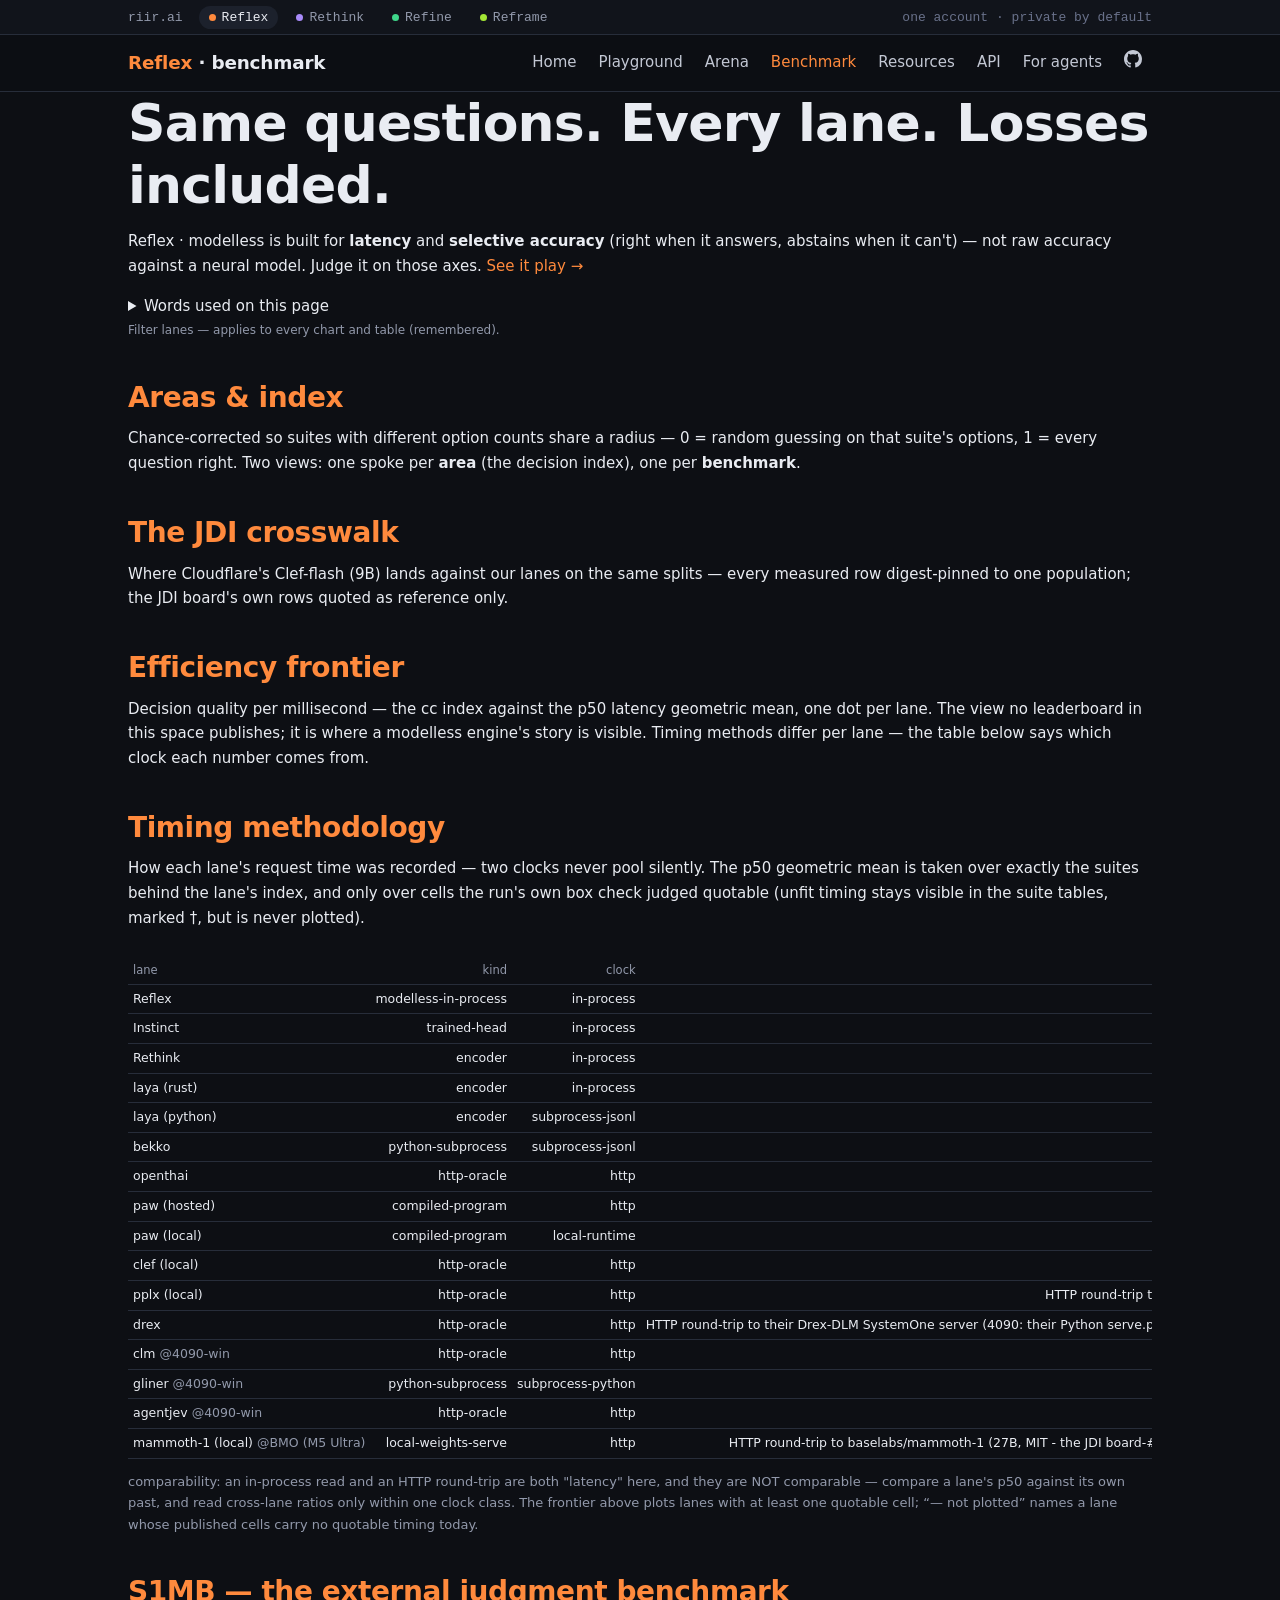
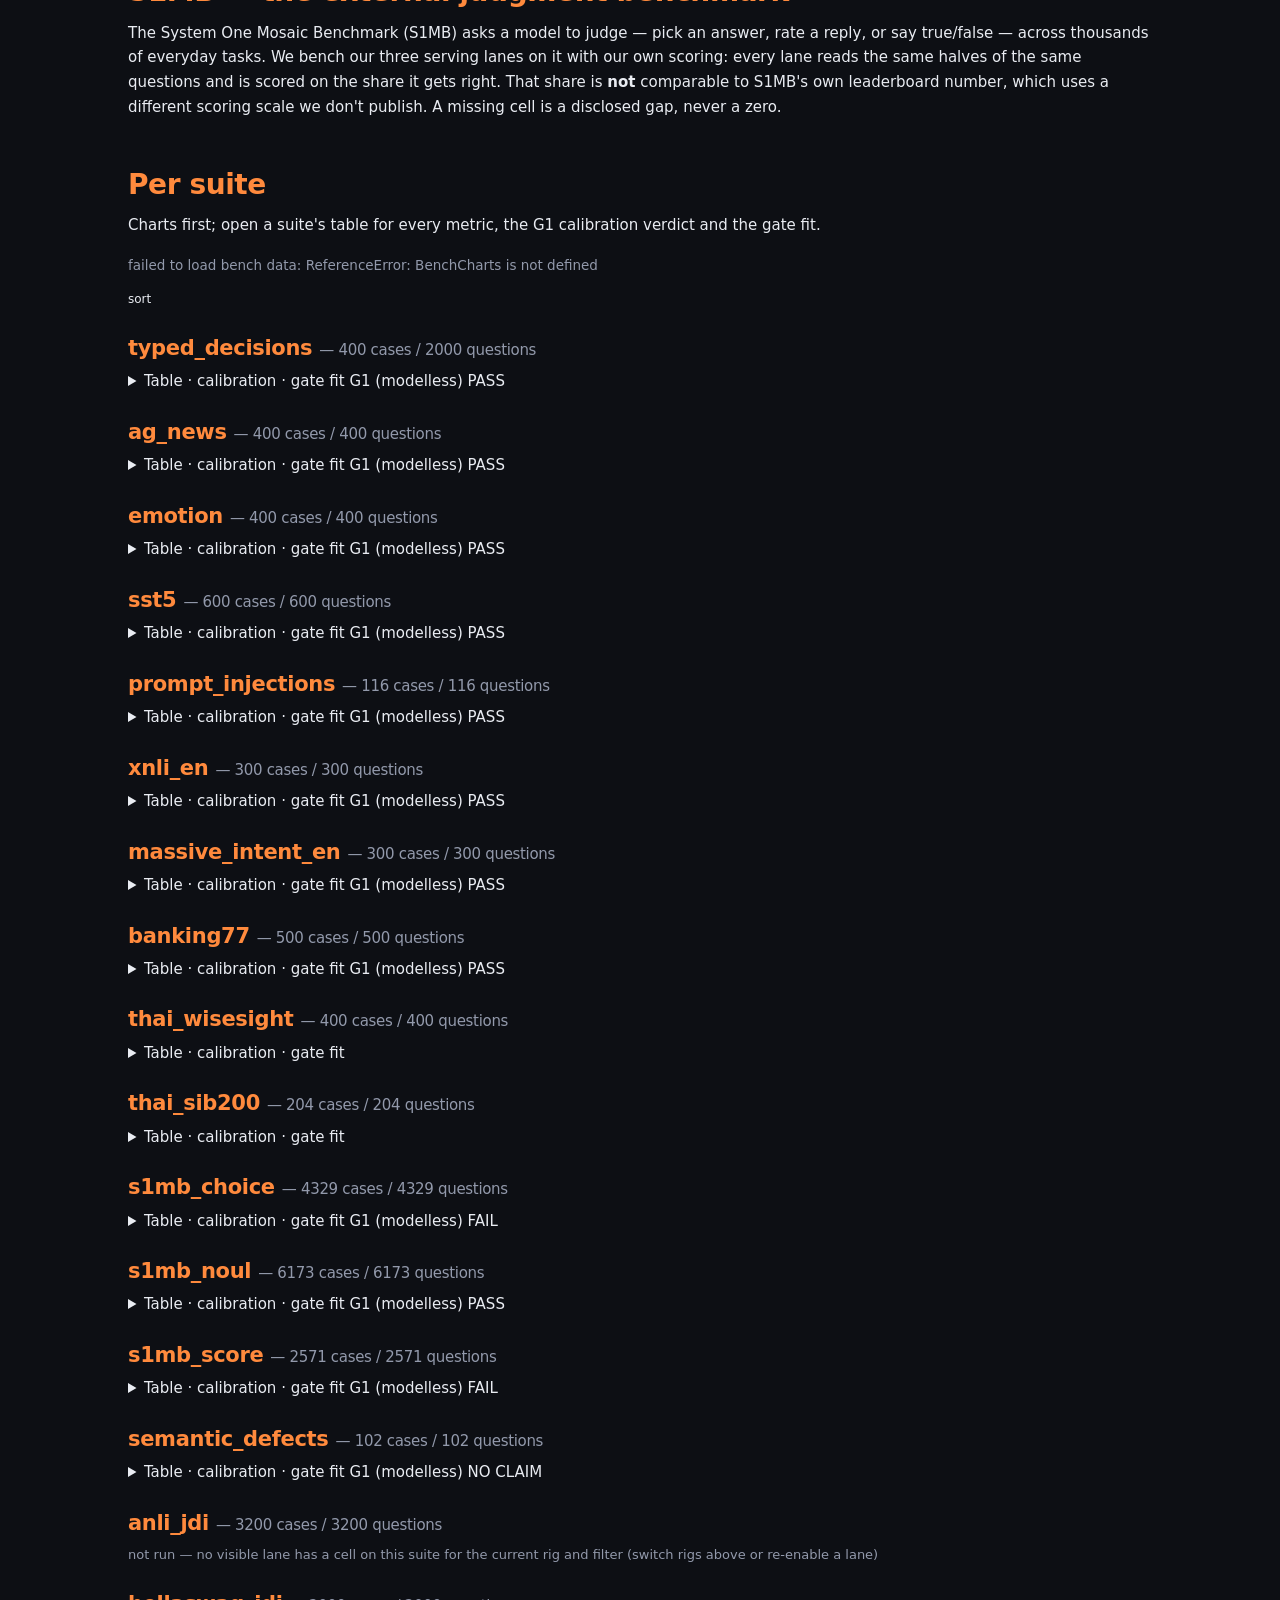
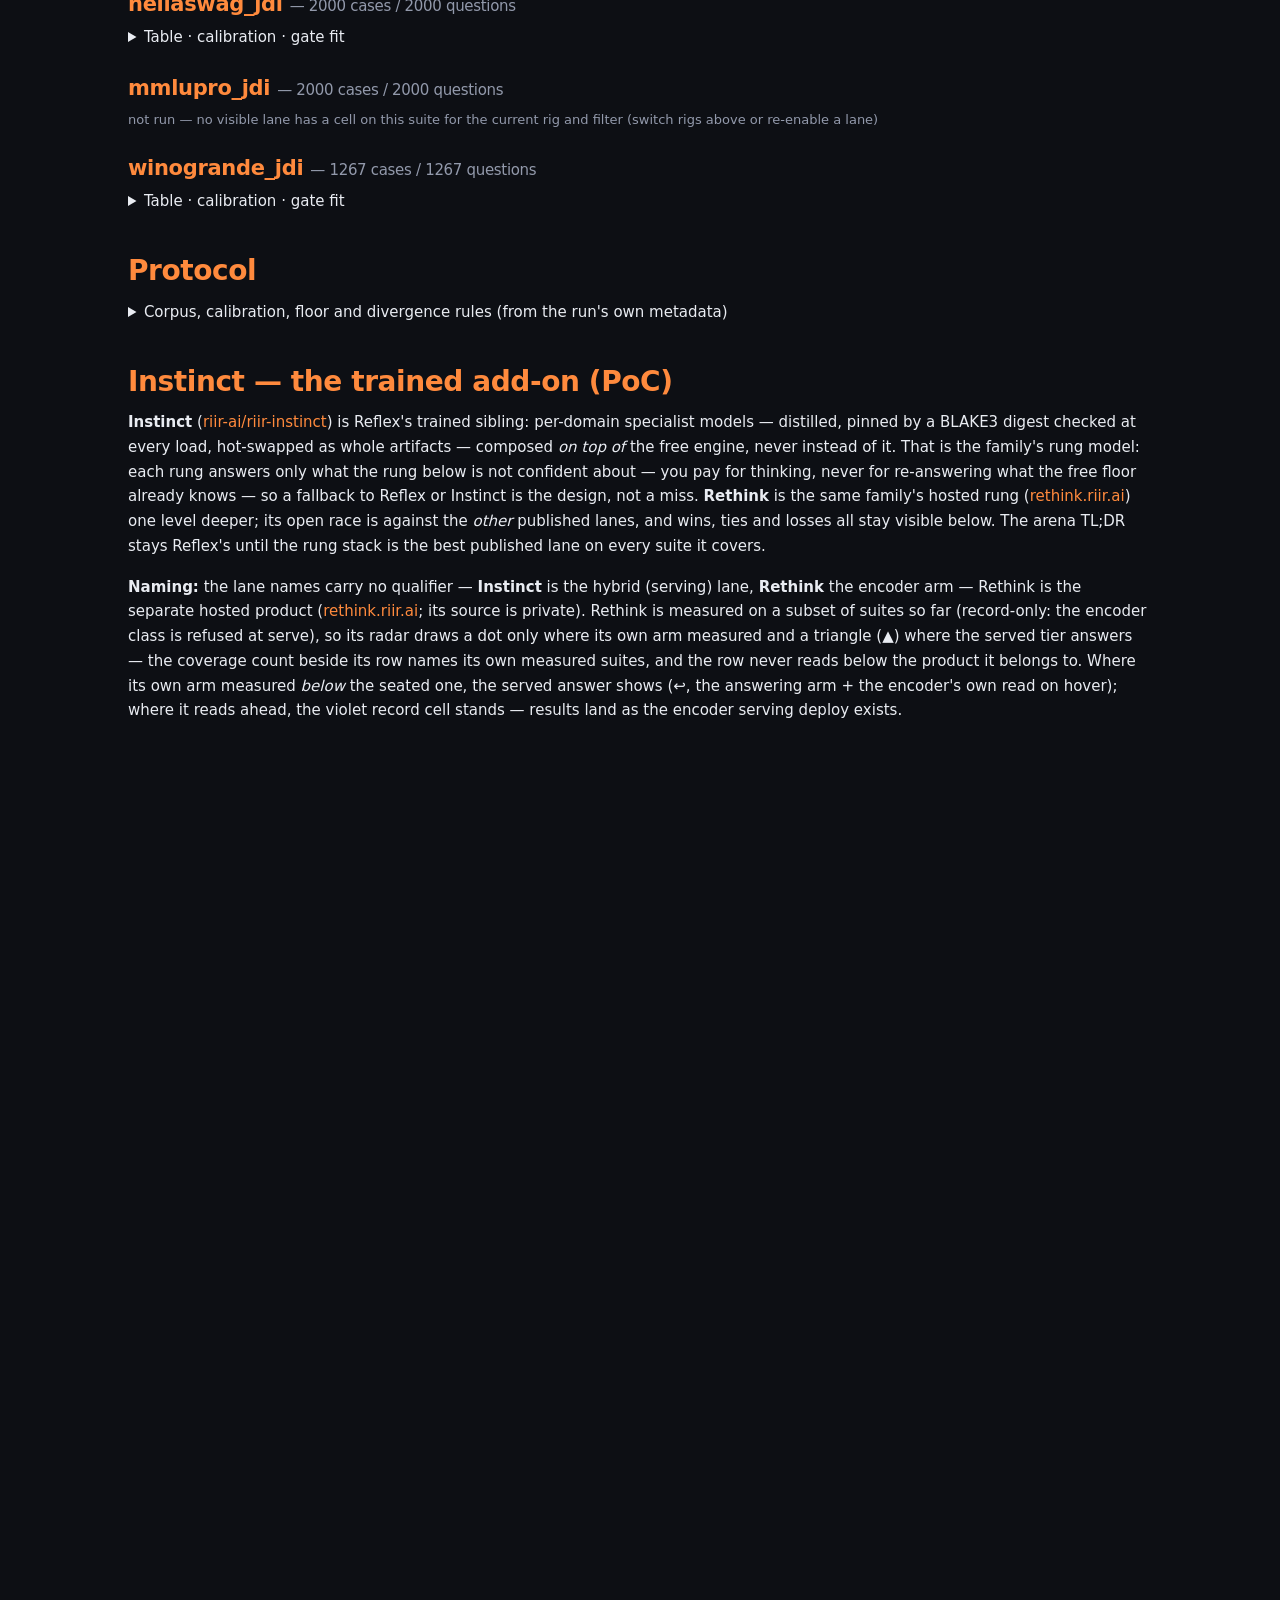
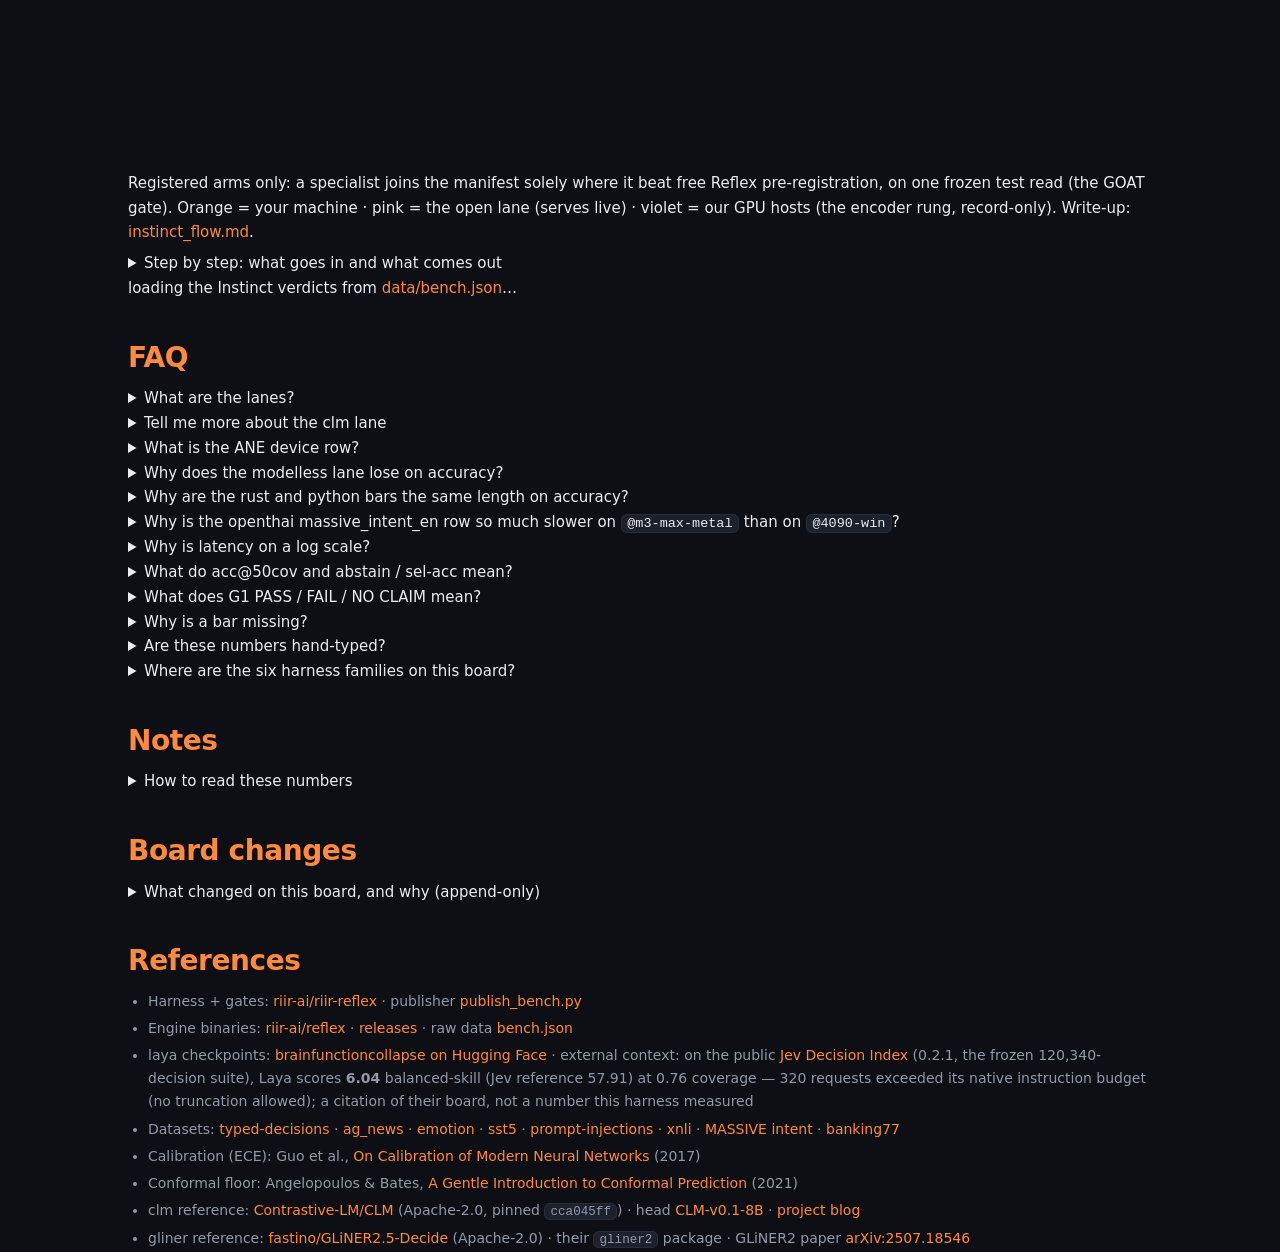
==== bench/index.html @ 5af78078 "feat(web-family): Reframe in the family bar (after Refine) + family footer on every page; re-copy gi" ====
<!doctype html>
<html lang="en" data-product="reflex">
<head>
  <meta charset="utf-8">
  <meta name="viewport" content="width=device-width, initial-scale=1">
  <title>Reflex — benchmark tables</title>
  <meta name="description" content="Every suite, every lane, the same questions — Reflex · modelless against open-weights models, losses published.">
  <link rel="stylesheet" href="/assets/family.css">
  <link rel="stylesheet" href="/assets/style.css">
  <style>
  .suite { margin: 26px 0 8px; font-size: 21px; color: var(--ember); }
  .cases { color: var(--muted); font-weight: 400; }
  .suite .cases { font-size: 15px; }
  p.cases { font-size: 13px; margin: 6px 0 0; }
  .host { color: var(--muted); font-size: inherit; }
  table.bench { width: 100%; border-collapse: collapse; font-size: 12.5px; margin: 10px 0 6px; }
  table.bench th, table.bench td { padding: 4px 5px; border-bottom: 1px solid var(--line); text-align: right; white-space: nowrap; }
  table.bench th { color: var(--muted); font-weight: 500; font-size: 11.5px; }
  table.bench td:first-child, table.bench th:first-child { text-align: left; }
  table.bench td.best { color: var(--ember); font-weight: 700; }
  .g1 { font-size: 14px; margin: 8px 0; color: var(--text); }
  .g1 .pass { color: var(--ok); font-weight: 700; }
  .g1 .fail { color: var(--warn); font-weight: 700; }
  .g1 .noclaim { color: var(--muted); font-weight: 700; }
  .protocol { font-size: 13px; color: var(--muted); margin: 6px 0 0; }
  .scroll { overflow-x: auto; }
  /* the per-suite bar table (bench-only — the shared bc-* rules live in style.css) */
  .bc-suite { display: grid; grid-template-columns: minmax(150px, 300px) 1fr 1fr; column-gap: 14px; row-gap: 5px; align-items: center; margin: 8px 0 10px; font-size: 12px; }
  .bc-sh { color: var(--muted); font-size: 11px; }
  .bc-slabel { color: var(--text); white-space: nowrap; overflow: hidden; text-overflow: ellipsis; }
  .bc-cell { display: flex; align-items: center; gap: 6px; height: 12px; position: relative; }
  .bc-cell i { height: 9px; }
  .bc-cell span { color: var(--muted); font-size: 11.5px; white-space: nowrap; font-variant-numeric: tabular-nums; }
  .bc-cell.bc-none { color: var(--muted); }
  .bc-tip { position: fixed; display: none; z-index: 20; pointer-events: none; background: var(--panel); border: 1px solid var(--line); border-radius: 6px; padding: 7px 10px; font-size: 12px; line-height: 1.5; color: var(--text); box-shadow: 0 4px 18px rgba(0,0,0,.45); max-width: min(360px, calc(100vw - 16px)); overflow-wrap: anywhere; }
  /* the per-bar host tag (all-rigs hero): same overflow idiom as bc-none —
     9.5px text on a 6px line-box, so the row rhythm never grows */
  .bc-hhost { flex: none; font-size: 9.5px; line-height: 6px; color: var(--muted); white-space: nowrap; }
  /* The 390 fix (site Issue 013 T3): the bar row is minmax(150px,1fr) — the
     frac() caps every bar at the 100% tick, so the room is a floor, never a
     promise. A narrow host tag (flex:none, nowrap) whose floor row runs out
     of room overflowed the PAGE (scrollWidth 1145). The same idiom as
     bc-none: the row clips inside the track, the tooltip carries everything. */
  .bc-htrack .bc-hbar { min-width: 0; overflow: hidden; }
  .bc-htrack .bc-hbar .bc-hhost { margin-left: auto; }
  /* the tier-fallback mark (owner 2026-10-02): the value shown IS what the
     product serves; ↩ says a fallback tier answered (its name on hover) */
  .bc-fb { flex: none; font-size: 10px; line-height: 6px; color: var(--muted); cursor: help; }
  .lf-bar { display: flex; flex-wrap: wrap; gap: 8px; align-items: center; padding: 10px 12px; background: var(--panel); border: 1px solid var(--line); border-radius: 8px; margin: 12px 0 4px; }
  .lf-chip { display: inline-flex; align-items: center; gap: 6px; font-size: 12.5px; color: var(--text); border: 1px solid var(--line); border-radius: 999px; padding: 4px 10px 4px 8px; cursor: pointer; user-select: none; }
  .lf-chip:has(input:checked) { border-color: color-mix(in srgb, var(--accent) 55%, var(--line)); }
  .lf-chip input { accent-color: var(--accent); margin: 0; }
  .lf-chip .bc-sw { width: 9px; height: 9px; border-radius: 2px; flex: none; }
  .lf-hint { font-size: 12px; color: var(--muted); margin: 2px 0 8px; }
  /* the rig radio — mirrors the lane-filter chips, radio semantics: exactly
     one machine scope at a time (all | M3 Max | RTX 4090); styled beside the
     filter bar but as its own row so the two bars never read as one control */
  .rf-bar { display: flex; flex-wrap: wrap; gap: 8px; align-items: center; padding: 10px 12px; background: var(--panel); border: 1px solid var(--line); border-radius: 8px; margin: 0 0 4px; }
  .rf-chip { display: inline-flex; align-items: center; gap: 6px; font-size: 12.5px; color: var(--text); border: 1px solid var(--line); border-radius: 999px; padding: 4px 10px 4px 8px; cursor: pointer; user-select: none; }
  .rf-chip:has(input:checked) { border-color: color-mix(in srgb, var(--accent) 55%, var(--line)); }
  .rf-chip input { accent-color: var(--accent); margin: 0; }
  .rf-hint { font-size: 12px; color: var(--muted); margin: 2px 0 8px; }
  /* the Instinct section (PoC) — the verdict rows reuse the shared .tldr li
     vocabulary from style.css; the figure matches the home flow figure */
  .instinct .figure { margin: 14px 0 6px; }
  .instinct .figure img { max-width: 100%; height: auto; }
  /* the shared sheet's `section h2` is margin 0-top, so mid-section headers
     sit flush on the chart/paragraph above — give every h2 the same top gap
     the inline margin-top:40px rows already use (inline style still wins) */
  .wrap section h2 { margin-top: 40px; }
  /* the per-suite verdict lines (instinct.js): headline + a segmented
     "remain" bar + ONE LINE PER SUITE — fill = Instinct (its lane color),
     tick = the compared lane (its color), the dim span between = the gap */
  .instinct .tldr > ul > li { display: flex; gap: .4em; align-items: flex-start; }
  .instinct .tldr > ul > li > i { flex: none; }
  /* style.css's `.tldr p { display: inline }` is the arena TL;DR's prose
     shape — here the chip, the lead and the legend are separate lines */
  .instinct .tldr > p { display: block; }
  .iv-main { flex: 1; min-width: 0; }
  .iv-head { display: block; }
  .iv-seg { display: flex; height: 9px; margin: 7px 0 3px; border: 1px solid var(--line); border-radius: 5px; overflow: hidden; background: var(--bg2); }
  .iv-seg i { min-width: 3px; }
  .iv-seg .up { background: var(--ok); }
  .iv-seg .down { background: var(--ember); }
  .iv-seg .a0 { background: var(--muted); }
  /* the verdict color law (issue 010): green ahead · yellow tied · red
     behind — ties take the warn yellow, floor-seated (A0) suites stay grey
     (the floor matching itself is not a tie), and the within-noise trails
     (also a behind) read ember with their ≈ glyph so the two yellows never
     blur */
  .iv-seg .eq { background: var(--warn); }
  .iv-seg .none { background: repeating-linear-gradient(45deg, transparent 0 3px, var(--line) 3px 5px); min-width: 0; }
  .iv-legend { font-size: 11.5px; color: var(--muted); margin: 2px 0 6px; }
  .iv-legend .iv-sw { display: inline-block; width: 9px; height: 9px; border-radius: 2px; margin-right: 4px; }
  .iv-legend .iv-tickdemo { display: inline-block; width: 2px; height: 10px; background: var(--muted); margin: 0 4px 0 8px; vertical-align: -1px; }
  /* One shared fixed-layout table per list: the percent column is a FIXED
     300px on every row (owner call — no per-row content sizing), overflow
     hidden past it, and the bar gets the remaining width. */
  .iv-lines { list-style: none; margin: 5px 0 2px; padding: 0; display: table; width: 100%; table-layout: fixed; border-spacing: 10px 1.5px; }
  .iv-line { display: table-row; font-size: 12px; }
  .iv-suite { display: table-cell; width: 12.5em; max-width: 12.5em; color: var(--text); white-space: nowrap; overflow: hidden; text-overflow: ellipsis; vertical-align: middle; }
  .iv-bar { display: table-cell; position: relative; width: auto; height: 13px; background: var(--bg2); border: 1px solid var(--line); border-radius: 6px; overflow: hidden; vertical-align: middle; }
  .iv-bar::after { content: ""; position: absolute; left: 50%; top: 0; bottom: 0; width: 1px; background: var(--line); }
  .iv-fill { position: absolute; top: 0; bottom: 0; left: 0; border-radius: 5px 0 0 5px; }
  .iv-gap { position: absolute; top: 0; bottom: 0; opacity: .35; }
  .iv-tick { position: absolute; top: -1px; bottom: -1px; width: 2px; border-radius: 1px; }
  .iv-nums { display: table-cell; width: 300px; max-width: 300px; white-space: nowrap; overflow: hidden; text-overflow: ellipsis; color: var(--muted); font-variant-numeric: tabular-nums; vertical-align: middle; }
  /* The 390 guard that used to live here (site Issue 013 T3:
     .iv-nums { max-width: 0; width: 1%; }) collapsed the numbers column at
     EVERY width — the teacher target read as missing on desktop while the
     text stayed selectable in the DOM (2026-11-08 owner report). The fixed
     table layout above already clips the 300px column through its own
     overflow, and the <=760px block layout below wraps the line, so narrow
     widths are covered without the zero-width cell. */
  .iv-nums b { font-weight: 600; }
  .iv-host { font-style: normal; font-size: 10px; color: var(--muted); }
  .iv-fb { font-size: 10px; line-height: 6px; color: var(--muted); cursor: help; }
  .iv-delta { display: table-cell; width: 3.2em; text-align: right; font-variant-numeric: tabular-nums; font-weight: 600; vertical-align: middle; }
  .iv-delta.up { color: var(--ok); }
  .iv-delta.down { color: var(--ember); }
  .iv-delta.a0 { color: var(--muted); font-weight: 400; }
  .iv-delta.eq { color: var(--warn); font-weight: 400; }
  .iv-delta.noise { color: var(--ember); }
  @media (max-width: 760px) {
    .iv-lines, .iv-line, .iv-line tbody { display: block; }
    .iv-line { position: relative; padding-right: 3.4em; }
    .iv-suite, .iv-bar, .iv-nums, .iv-delta { display: block; width: auto; }
    .iv-nums { overflow: visible; white-space: normal; }
    .iv-delta { position: absolute; right: 0; top: 1px; }
    .iv-bar { margin: 2px 0; }
  }
  /* the runs strip: one chip per host run (host · device · sha · when) */
  #bench-meta { display: flex; flex-wrap: wrap; align-items: center; gap: 6px 8px; margin: 10px 0 2px; color: var(--muted); font-size: 13.5px; }
    .run-chip { display: inline-flex; align-items: baseline; gap: 7px; border: 1px solid var(--line); background: var(--panel); border-radius: 8px; padding: 4px 10px; font-size: 12.5px; white-space: nowrap; }
  /* the 390 fix (site Issue 013 T3): the runs strip is a flex row of
     nowrap chips — a spec note chip measured 1129px on a 390 phone and
     widened the whole page. The strip scrolls inside itself (the family
     mobile invariant: wide things scroll in their own wrapper) */
  #bench-meta { overflow-x: auto; scrollbar-width: none; }
  #bench-meta::-webkit-scrollbar { display: none; }
  .run-chip b { color: var(--text); font-weight: 600; }
  .run-chip .rc-meta { color: var(--muted); font-size: 11.5px; font-variant-numeric: tabular-nums; }
  .run-chip .rc-spec { display: block; color: var(--muted); font-size: 11px; margin-top: 1px; }
  .rc-note { color: var(--muted); font-size: 12px; }
  .runs-notes { color: var(--muted); font-size: 12.5px; margin: 4px 0 0; flex-basis: 100%; }
  /* the two h2 siblings carry margin-top:40px inline; #per-suite was the one
     heading without it, so the hero note crowded it */
  #per-suite { margin-top: 48px; }
  #suite-sort { display: flex; align-items: center; gap: 8px; margin: 14px 0 10px; }
  #suite-sort .bc-mut { font-size: 12px; }
  /* the S1MB lane notes (bench-only): the per-lane model + caveat prose
     rendered full-width UNDER the chart — inside table cells this prose
     was the 390px sideways-scroll class (design guide §6: prose wraps,
     only tables/SVG scroll inside a wrapper) */
  .s1mb-notes { margin-top: 10px; }
  .s1mb-notes p { margin: 0 0 6px; font-size: 12px; color: var(--muted); }
  .s1mb-notes b { color: var(--text); font-weight: 600; }
  .s1mb-notes .bc-sw { margin-right: 6px; }
  @media (max-width: 640px) {
    .bc-suite { grid-template-columns: 1fr 1fr; }
    .bc-suite .bc-slabel { grid-column: 1 / -1; }
    .bc-suite .bc-sh:first-child { display: none; }
  }
  .faq h3 { font-size: 15.5px; color: var(--text); margin: 18px 0 4px; }
  .faq p, .notes li, .refs li { font-size: 14px; color: var(--muted); margin: 4px 0; }
  .notes ul, .refs ul { padding-left: 20px; margin: 6px 0; }
  /* the area radar cards (the decision-index view) */
  .area-cards { display: grid; grid-template-columns: repeat(auto-fit, minmax(340px, 1fr)); gap: 14px; margin: 10px 0 4px; }
  .area-card { background: var(--panel); border: 1px solid var(--line); border-radius: 10px; padding: 14px 16px 10px; }
  .area-card h3 { margin: 0 0 4px; font-size: 15px; }
  .area-card .bc-note { margin: 6px 0 2px; }
  .rd-svg { width: 100%; height: auto; display: block; }
  .rd-ring { fill: none; stroke: var(--line); stroke-width: 1; }
  .rd-ring-outer { stroke: #56382a; }
  .rd-spoke { stroke: var(--line); stroke-width: 1; }
  .rd-label { fill: var(--muted); font-size: 10.5px; }
  .rd-poly { fill-opacity: .16; stroke-width: 2; stroke-linejoin: round; }
  .rd-polyline { stroke-width: 2; }
  .rd-dot { stroke: var(--bg); stroke-width: 1.5; cursor: default; }
  .rd-legend { display: flex; flex-direction: column; gap: 4px; margin-top: 8px; }
  .rd-lg { display: flex; align-items: baseline; gap: 8px; font-size: 13px; }
  .rd-lg .bc-sw { flex: none; align-self: center; margin-right: 0; }
  .rd-lg-idx { margin-left: auto; font-weight: 700; font-variant-numeric: tabular-nums; }
  .rd-lg .bc-mut { font-size: 12px; text-align: right; }
  /* plan 001 (2026-10-02): below-chance marks, chip meta, frontier, profile */
  .bc-hbar { position: relative; }
  .bc-zero { position: absolute; left: 0; top: 10%; bottom: 10%; width: 3px; border-radius: 1px; opacity: .95; }
  .bc-cell { position: relative; }
  .bc-cell .bc-zero { width: 2px; }
  td.ccneg { color: #ff9d7a; font-variant-numeric: tabular-nums; }
  .lf-meta { opacity: .62; font-size: 11px; margin-left: 6px; font-weight: 400; }
  .ft-svg { width: 100%; max-width: 620px; height: auto; display: block; }
  .ft-grid { stroke: var(--line); stroke-width: 1; }
  .ft-tick { fill: var(--muted); font-size: 10px; }
  .ft-chance { stroke: #b3542e; stroke-width: 1.4; stroke-dasharray: 5 4; }
  .ft-chance-t { fill: #b3542e; }
  .ft-axis { fill: var(--muted); font-size: 10.5px; }
  .ft-ring { fill: none; stroke-width: 2; }
  .ft-ladder { fill: none; stroke: var(--muted); stroke-width: 1.4; opacity: .5; }
  .ft-label { font-size: 9.5px; paint-order: stroke; stroke: var(--panel, #17120e); stroke-width: 3px; stroke-linejoin: round; }
  .ft-partial { cursor: default; }
  .lane-profile { background: var(--panel); border: 1px solid var(--line); border-left-width: 4px; border-radius: 10px; padding: 12px 16px; margin: 10px 0; }
  .lane-profile h3 { margin: 0 0 6px; font-size: 16px; }
  #bench-changes ul { margin: 8px 0; padding-left: 18px; display: grid; gap: 8px; }
  #bench-changes li strong { font-variant-numeric: tabular-nums; }
  </style>
</head>
<body>

<nav class="gf-bar" aria-label="riir.ai family"><div class="wrap">
  <a class="gf-home" href="https://riir.ai/">riir.ai</a>
  <a class="gf-p gf-reflex"  href="https://reflex.riir.ai/" aria-current="page">Reflex</a>
  <a class="gf-p gf-rethink" href="https://rethink.riir.ai/">Rethink</a>
  <a class="gf-p gf-refine"  href="https://refine.riir.ai/">Refine</a>
  <a class="gf-p gf-reframe" href="https://reframe.riir.ai/">Reframe</a>
  <span class="gf-tag">one account · private by default</span>
</div></nav>

<header class="site gf-head">
  <div class="wrap">
    <a class="gf-brand" href="/"><b>Reflex</b> <span>· benchmark</span></a>
    <nav class="gf-nav" aria-label="Reflex">
      <a href="/">Home</a>
      <a href="/playground/">Playground</a>
      <a href="/arena/">Arena</a>
      <a href="/bench/" aria-current="page">Benchmark</a>
      <a href="/resources/">Resources</a>
      <a href="/docs/api/">API</a>
      <a href="/#skill">For agents</a>
      <a class="gh" href="https://github.com/riir-ai/riir-reflex" aria-label="Reflex on GitHub" title="github.com/riir-ai/riir-reflex"><svg viewBox="0 0 16 16" width="18" height="18" fill="currentColor" aria-hidden="true" focusable="false"><path d="M8 0C3.58 0 0 3.58 0 8c0 3.54 2.29 6.53 5.47 7.59.4.07.55-.17.55-.38 0-.19-.01-.82-.01-1.49-2.01.37-2.53-.49-2.69-.94-.09-.23-.48-.94-.82-1.13-.28-.15-.68-.52-.01-.53.63-.01 1.08.58 1.23.82.72 1.21 1.87.87 2.33.66.07-.52.28-.87.51-1.07-1.78-.2-3.64-.89-3.64-3.95 0-.87.31-1.59.82-2.15-.08-.2-.36-1.02.08-2.12 0 0 .67-.21 2.2.82.64-.18 1.32-.27 2-.27s1.36.09 2 .27c1.53-1.04 2.2-.82 2.2-.82.44 1.1.16 1.92.08 2.12.51.56.82 1.27.82 2.15 0 3.07-1.87 3.75-3.65 3.95.29.25.54.73.54 1.48 0 1.07-.01 1.93-.01 2.2 0 .21.15.46.55.38A8.01 8.01 0 0 0 16 8c0-4.42-3.58-8-8-8z"/></svg></a>
    </nav>
  </div>
</header>

<div class="wrap">
  <section style="border-top:0">
    <h1 class="page-title">Same questions. Every lane. Losses included.</h1>
    <p class="sub">Reflex · modelless is built for <b>latency</b> and <b>selective accuracy</b> (right when it answers,
      abstains when it can't) — not raw accuracy against a neural model. Judge it on those axes.
      <a href="/arena/">See it play →</a></p>
    <details class="more gloss-box" id="glossary">
      <summary>Words used on this page</summary>
      <div class="gf-callout learn-gloss">
        <dl class="gf-gloss">
          <dt>abstain</dt><dd>Saying <em>I'm not sure</em> instead of guessing; the full probability distribution
            still comes back with it.</dd>
          <dt>coverage</dt><dd>The share of questions a lane actually answered.</dd>
          <dt>calibration</dt><dd>Whether stated confidence matches reality: answers given “eight in ten” confidence
            should be right about eight times in ten.</dd>
          <dt>ECE</dt><dd>Expected calibration error — the average gap between confidence and accuracy. Lower is
            better.</dd>
          <dt>modelless</dt><dd>No neural network and no training run — answers come from documents you author plus
            a few small numbers fitted from your labels.</dd>
          <dt>lane</dt><dd>One way of answering the same questions — an engine plus its setup. The board compares
            lanes side by side.</dd>
          <dt>suite</dt><dd>One benchmark task: a fixed set of questions with known answers.</dd>
          <dt>selective accuracy</dt><dd>How often answers are right, counting only the questions the system chose
            to answer (abstentions left out). Read it beside coverage.</dd>
          <dt>cc</dt><dd>Chance-corrected accuracy: zero is random guessing on that suite's option count, one is
            perfect, below zero is worse than guessing.</dd>
          <dt>conformal floor</dt><dd>A simple, well-understood baseline for honest confidence (split conformal
            prediction). A calibration claim has to beat it.</dd>
          <dt>record-only</dt><dd>Measured and published on the board, but not yet served to anyone.</dd>
          <dt>tier-fallback</dt><dd>Where a product lane has no answer of its own on a suite, the cell shows what is
            actually served there — the cheaper tier's answer — marked ↩ in tables and ▲ on the radar.</dd>
          <dt>encoder head</dt><dd>A small trained layer on top of a text encoder that turns the encoder's reading
            of the question into option probabilities.</dd>
          <dt>vessel</dt><dd>The package a hosted head is built to ship in: hashed, signed and encrypted, so only the
            hosted reader can open it. The format is built but not yet the serving path — today's specialists are
            files checked against a pinned BLAKE3 digest, run on our servers.</dd>
          <dt>rung</dt><dd>One step on the ladder: free local Reflex first; a hosted head only when the step below
            abstains.</dd>
        </dl>
        <p class="faint gloss-more">The full primer — the Jev wire, prefill, macro-F1, the Jev Decision Index — is on
          <a href="/resources/#learn">Resources</a>.</p>
      </div>
    </details>
    <div id="lane-filter"></div>
    <p class="lf-hint">Filter lanes — applies to every chart and table (remembered).</p>
    <div id="rig-filter"></div>
    <div id="bench-hero" aria-live="polite"></div>

    <h2 id="areas"><a class="hlink" href="#areas">Areas &amp; index</a></h2>
    <p class="sub">Chance-corrected so suites with different option counts share a radius — 0 = random guessing on that
      suite's options, 1 = every question right. Two views: one spoke per <b>area</b> (the decision index), one per
      <b>benchmark</b>.</p>
    <div id="lane-profile"></div>
    <div id="bench-areas" aria-live="polite"></div>

    <h2 id="crosswalk"><a class="hlink" href="#crosswalk">The JDI crosswalk</a></h2>
    <p>Where Cloudflare's Clef-flash (9B) lands against our lanes on the same splits — every measured row digest-pinned to one population; the JDI board's own rows quoted as reference only.</p>
    <div id="bench-crosswalk" aria-live="polite"></div>

    <h2 id="frontier"><a class="hlink" href="#frontier">Efficiency frontier</a></h2>
    <p class="sub">Decision quality per millisecond — the cc index against the p50 latency geometric mean, one dot per
      lane. The view no leaderboard in this space publishes; it is where a modelless engine's story is visible. Timing
      methods differ per lane — the table below says which clock each number comes from.</p>
    <div id="bench-frontier" aria-live="polite"></div>

    <h2 id="timing"><a class="hlink" href="#timing">Timing methodology</a></h2>
    <p class="sub">How each lane's request time was recorded — two clocks never pool silently. The p50 geometric mean is
      taken over exactly the suites behind the lane's index, and only over cells the run's own box check judged
      quotable (unfit timing stays visible in the suite tables, marked †, but is never plotted).</p>
    <div id="bench-timing"></div>

    <h2 id="s1mb" style="margin-top:40px"><a class="hlink" href="#s1mb">S1MB — the external judgment benchmark</a></h2>
    <p class="sub">The System One Mosaic Benchmark (S1MB) asks a model to judge — pick an answer, rate a reply, or
      say true/false — across thousands of everyday tasks. We bench our three serving lanes on it with our own
      scoring: every lane reads the same halves of the same questions and is scored on the share it gets right.
      That share is <strong>not</strong> comparable to S1MB's own leaderboard number, which uses a different
      scoring scale we don't publish. A missing cell is a disclosed gap, never a zero.</p>
    <div id="bench-s1mb" aria-live="polite"></div>

    <h2 id="per-suite"><a class="hlink" href="#per-suite">Per suite</a></h2>
    <p class="sub">Charts first; open a suite's table for every metric, the G1 calibration verdict and the gate fit.</p>
    <p id="bench-meta">loading data/bench.json …</p>
    <div id="suite-sort" hidden><span class="bc-mut">sort</span></div>
    <div id="tables"></div>

    <h2 id="protocol-section" style="margin-top:40px"><a class="hlink" href="#protocol-section">Protocol</a></h2>
    <details class="more"><summary>Corpus, calibration, floor and divergence rules (from the run's own metadata)</summary>
    <div id="protocol"></div>
    </details>

    <h2 id="instinct" style="margin-top:40px"><a class="hlink" href="#instinct">Instinct — the trained add-on (PoC)</a></h2>
    <div class="instinct">
      <p class="sub"><strong>Instinct</strong> (<a href="https://github.com/riir-ai/riir-instinct">riir-ai/riir-instinct</a>) is Reflex's trained sibling: per-domain
        specialist models — distilled, pinned by a BLAKE3 digest checked at every load, hot-swapped as whole artifacts — composed <em>on top of</em> the free engine, never instead of it.
        That is the family's rung model: each rung answers only what the rung below is not confident about — you pay for thinking, never for re-answering what the
        free floor already knows — so a fallback to Reflex or Instinct is the design, not a miss. <strong>Rethink</strong> is the same family's hosted rung
        (<a href="https://rethink.riir.ai/">rethink.riir.ai</a>) one level deeper; its open race is against the <em>other</em> published lanes, and wins, ties and
        losses all stay visible below. The arena TL;DR stays Reflex's until the rung stack is the best published lane on every suite it covers.</p>
      <p class="sub"><strong>Naming:</strong> the lane names carry no qualifier — <strong>Instinct</strong> is the hybrid
        (serving) lane, <strong>Rethink</strong> the encoder arm — Rethink is the separate hosted product
        (<a href="https://rethink.riir.ai/">rethink.riir.ai</a>; its source is private). Rethink is measured on a subset of suites so far (record-only: the encoder
        class is refused at serve), so its radar draws a dot only where its own arm measured and a triangle (▲) where the
        served tier answers — the coverage count beside its row names its own measured suites, and the row never reads below
        the product it belongs to. Where its own arm measured <em>below</em> the seated one, the served answer shows (↩, the
        answering arm + the encoder's own read on hover); where it reads ahead, the violet record cell stands — results land
        as the encoder serving deploy exists.</p>
      <figure class="figure scrolls" data-walk="/assets/instinct_flow.svg">
        <picture>
          <source media="(max-width: 720px)" srcset="/assets/instinct_flow_m.svg" type="image/svg+xml" width="340" height="1316">
          <img style="--minw:1204px" src="/assets/instinct_flow.svg" width="1462" height="724"
            alt="The Instinct composition, numbered along the path in four lanes. 1 your question — the same typed question. 2 Reflex answers first: embed, route, score, and the fused gate checks confidence. If sure, 3a the answer and its receipt return in microseconds and the specialist is never paid. If not sure, the open lane takes over: 3b.1 the abstained question is pruned to the top candidates, 3b.2 the locked per-domain specialist scores them — never blended — and 3b.3 a cascade pick or prior fusion returns one calibrated answer. Still unsure escalates one rung deeper to 4 the encoder rung on our GPU hosts — measured on the board, record-only. 5 the manifest hot-swaps registered arms — each beat free Reflex on one frozen read — back into the scoring step, whole."
            loading="lazy">
        </picture>
        <figcaption>Registered arms only: a specialist joins the manifest solely where it beat free Reflex pre-registration, on one frozen test read
          (the GOAT gate). Orange = your machine · pink = the open lane (serves live) · violet = our GPU hosts (the encoder rung, record-only). Write-up:
          <a href="https://github.com/riir-ai/riir-instinct/blob/HEAD/.docs/03_decision_flow/instinct_flow.md">instinct_flow.md</a>.</figcaption>
      </figure>
      <!-- gfflow:walk instinct_flow.svg -->
<details class="gf-walk-static" data-walk-static="instinct_flow.svg"><summary>Step by step: what goes in and what comes out</summary>
<ol class="gf-walk-list">
<li><p class="gf-walk-h"><b>1 · The same typed question</b></p><p>Your app sends the same typed question it would send the free engine: a state plus questions — choice, score or yes-no. This spot question is one the game heads know.</p><p class="gf-walk-io">IN · POST /decide</p><pre class="gf-code">{
  &quot;state&quot;: &quot;The piece leaves no holes under it on the left edge, sits flat on the surface, and the stack stays low.&quot;,
  &quot;questions&quot;: [
    {
      &quot;id&quot;: &quot;clean&quot;,
      &quot;kind&quot;: &quot;noul&quot;,
      &quot;prompt&quot;: &quot;Does the stack look clean?&quot;
    }
  ]
}</pre><p class="gf-walk-from">captured from the reflex 0.2.4 release binary, 2026-10-03 · POST /decide (answered request)</p></li>
<li><p class="gf-walk-h"><b>2 · The free floor answers first</b></p><p>Reflex runs before anything paid: embed, route to the corpus, score every option, and the fused gate checks confidence. On this harder triage question the gate abstains — every outcome comes back null — and that abstain is what pays the rung above.</p><p class="gf-walk-io">IN · POST /decide · a harder question</p><pre class="gf-code">{
  &quot;state&quot;: &quot;The staging deploy of release candidate 4.2 finished but the error budget is down to 12 percent and two health endpoints are flapping after the rollout. Rollback is one command. Decide what happens next.&quot;,
  &quot;questions&quot;: [
    {
      &quot;id&quot;: &quot;route&quot;,
      &quot;kind&quot;: &quot;choice&quot;,
      &quot;prompt&quot;: &quot;Route this ticket to the team that owns it.&quot;,
      &quot;options&quot;: [
        &quot;deploy-ops&quot;,
        &quot;billing-support&quot;
      ]
    },
    {
      &quot;id&quot;: &quot;promote&quot;,
      &quot;kind&quot;: &quot;noul&quot;,
      &quot;prompt&quot;: &quot;Should the rollout be promoted to production right now?&quot;
    },
    {
      &quot;id&quot;: &quot;severity&quot;,
      &quot;kind&quot;: &quot;score&quot;,
      &quot;prompt&quot;: &quot;How severe is this situation?&quot;,
      &quot;options&quot;: [
        &quot;routine&quot;,
        &quot;needs-attention&quot;,
        &quot;critical&quot;
      ]
    }
  ]
}</pre><p class="gf-walk-from">captured from the reflex 0.2.4 release binary, 2026-10-03 · POST /decide (abstained request)</p><p class="gf-walk-io">OUT · not sure: the abstain that pays the rung</p><pre class="gf-code">{
  &quot;answers&quot;: [
    {
      &quot;question_id&quot;: &quot;route&quot;,
      &quot;outcome&quot;: null,
      &quot;probabilities&quot;: [0.52583224, 0.47416782],
      &quot;confidence&quot;: 0.0019263625
    },
    {
      &quot;question_id&quot;: &quot;promote&quot;,
      &quot;outcome&quot;: null,
      &quot;probabilities&quot;: [0.49452087],
      &quot;confidence&quot;: 0.00008660555
    },
    {
      &quot;question_id&quot;: &quot;severity&quot;,
      &quot;outcome&quot;: null,
      &quot;probabilities&quot;: [0.3601853, 0.2878931, 0.35192165],
      &quot;confidence&quot;: 0.004379213
    }
  ],
  &quot;routing&quot;: {
    &quot;lane&quot;: &quot;modelless&quot;,
    &quot;reason&quot;: &quot;modelless corpus routing: ops=3 support=0; fused abstain (score+distance) armed; drafter-only=1&quot;
  },
  &quot;calibration&quot;: {
    &quot;method&quot;: &quot;none&quot;,
    &quot;temperature&quot;: 1.0
  }
}</pre><p class="gf-walk-from">captured from the reflex 0.2.4 release binary, 2026-10-03 · POST /decide (abstained response)</p></li>
<li><p class="gf-walk-h"><b>3a · Sure — the specialist is never paid</b></p><p>When the floor is sure, the answer goes straight back with calibrated confidence and a receipt, and no specialist is consulted. That is the rung model: you pay for thinking, never for re-answering what the free floor already knows.</p><p class="gf-walk-io">IN · POST /decide</p><pre class="gf-code">{
  &quot;state&quot;: &quot;The piece leaves no holes under it on the left edge, sits flat on the surface, and the stack stays low.&quot;,
  &quot;questions&quot;: [
    {
      &quot;id&quot;: &quot;clean&quot;,
      &quot;kind&quot;: &quot;noul&quot;,
      &quot;prompt&quot;: &quot;Does the stack look clean?&quot;
    }
  ]
}</pre><p class="gf-walk-from">captured from the reflex 0.2.4 release binary, 2026-10-03 · POST /decide (answered request)</p><p class="gf-walk-io">OUT · sure: outcome yes</p><pre class="gf-code">{
  &quot;answers&quot;: [
    {
      &quot;question_id&quot;: &quot;clean&quot;,
      &quot;outcome&quot;: {
        &quot;noul&quot;: {
          &quot;yes&quot;: true
        }
      },
      &quot;probabilities&quot;: [0.51943666],
      &quot;confidence&quot;: 0.51943666
    }
  ],
  &quot;routing&quot;: {
    &quot;lane&quot;: &quot;modelless&quot;,
    &quot;reason&quot;: &quot;game-head/tetris (corpus-fitted, decoded arm)&quot;
  },
  &quot;calibration&quot;: {
    &quot;method&quot;: &quot;none&quot;,
    &quot;temperature&quot;: 1.0
  }
}</pre><p class="gf-walk-from">captured from the reflex 0.2.4 release binary, 2026-10-03 · POST /decide (answered response)</p></li>
<li><p class="gf-walk-h"><b>3b.1 · Prune to the candidates</b></p><p>Only the abstained question goes on. The survivors are pruned to the top candidates so the rung above scores a handful of options, not the whole list.</p></li>
<li><p class="gf-walk-h"><b>3b.2 · The specialist scores</b></p><p>A per-domain specialist — a locked artifact whose digest is checked at every load — scores the candidates. Selection is a monotonic hot-swap of whole artifacts from the manifest: never a weighted blend, because blends do not preserve rankings.</p></li>
<li><p class="gf-walk-h"><b>3b.3 · Fuse into one calibrated answer</b></p><p>The composition fuses the floor&#x27;s read with the specialist&#x27;s: a cascade pick, or prior fusion lifting the calibrated favourite. A confident pick returns as the answer, receipt attached.</p></li>
<li><p class="gf-walk-h"><b>4 · Still unsure — one rung deeper</b> <span class="gf-walk-illu">○ illustrative · planned</span></p><p>Where the bag view reads too coarse, a trained encoder head thinks — GPU-hosted, weights on our hosts only. It is measured on the benchmark board today, record-only: the hosted lane opens later, and this is the public request it would carry.</p><p class="gf-walk-io">IN · the abstained question, sent up</p><pre class="gf-code">{
  &quot;state&quot;: &quot;The staging deploy of release candidate 4.2 finished but the error budget is down to 12 percent and two health endpoints are flapping after the rollout. Rollback is one command. Decide what happens next.&quot;,
  &quot;questions&quot;: [
    {
      &quot;id&quot;: &quot;route&quot;,
      &quot;kind&quot;: &quot;choice&quot;,
      &quot;prompt&quot;: &quot;Route this ticket to the team that owns it.&quot;,
      &quot;options&quot;: [
        &quot;deploy-ops&quot;,
        &quot;billing-support&quot;
      ]
    },
    {
      &quot;id&quot;: &quot;promote&quot;,
      &quot;kind&quot;: &quot;noul&quot;,
      &quot;prompt&quot;: &quot;Should the rollout be promoted to production right now?&quot;
    },
    {
      &quot;id&quot;: &quot;severity&quot;,
      &quot;kind&quot;: &quot;score&quot;,
      &quot;prompt&quot;: &quot;How severe is this situation?&quot;,
      &quot;options&quot;: [
        &quot;routine&quot;,
        &quot;needs-attention&quot;,
        &quot;critical&quot;
      ]
    }
  ]
}</pre><p class="gf-walk-from">captured from the reflex 0.2.4 release binary, 2026-10-03 · POST /decide (abstained request)</p></li>
<li><p class="gf-walk-h"><b>5 · The manifest hot-swaps arms</b></p><p>arsenal.toml is the one selection surface: a specialist joins only where it beat free Reflex on one frozen test read, and it is swapped whole — a decision always observes one whole server.</p></li>
</ol>
</details>
<!-- /gfflow:walk -->
      <div class="tldr" id="instinct-verdict">
        <p class="sub" style="margin:0">loading the Instinct verdicts from <a href="/data/bench.json">data/bench.json</a>…</p>
      </div>
    </div>

    <h2 id="faq" style="margin-top:40px"><a class="hlink" href="#faq">FAQ</a></h2>
    <div class="faqs">
      <details class="faq">
        <summary>What are the lanes?</summary>
      <p><strong>Reflex · modelless</strong> — no neural weights: decisions come from a per-label corpus plus a
        fitted sigmoid gate, so it answers in micro-seconds and is bit-deterministic on a given build.
        <strong>laya (rust)</strong> — our Rust port running the open-weights laya checkpoints on the local GPU
        (device noted per run: Metal, or the Apple Neural Engine where the lane serves it).
        <strong>laya (python)</strong> — the original torch reference, driven as a subprocess oracle on the same cases.
        <strong>clm</strong> — the external Contrastive-LM reference (Apache-2.0, not affiliated): Qwen3-8B pooling + trained heads, served on its own stack and measured on ours — a comparison lane
        (full detail in the clm entry below).
        <strong>gliner</strong> — the external GLiNER2.5-Decide zero-shot classifier (Apache-2.0, not affiliated, 340M DeBERTa-v3 encoder):
        their gliner2 package answers the same candidate-label questions — a comparison lane, never a product lane.
        <strong>agentjev</strong> — the external AgentJev-0.6B typed-decision specialist (Apache-2.0, not affiliated, Qwen3-0.6B backbone):
        their service answers over HTTP, measured gold-label on our split — a comparison lane, never a product lane.
        <strong>Instinct</strong> — the trained-specialist hybrid (open source: riir-instinct): a distilled specialist (pinned by a BLAKE3 digest checked at load) composed with
        Reflex — the modelless lane's fused gate decides when to consult it; the cell is the registered arm's single frozen test read
        over the same seat and protocol as every other lane (per suite, only where a hybrid arm won pre-registration).
        <strong>Rethink</strong> — the same family's encoder arm, served by the hosted Rethink product (record-only: the encoder class is refused at serve, so it is
        measured on a subset of suites so far and its row discloses the partial coverage). Where the encoder's own read sits
        below the seated arm's, the row shows the served answer with the ↩ fallback mark and the encoder's read in the note
        (best-of-family); where it reads ahead, the violet record cell stands on its own measurement.
        <strong>openthai</strong> — the external OpenThai-SystemOne decision specialist (Apache-2.0, not affiliated, Qwen3.5-0.8B backbone):
        their FastAPI service answers the same decision questions, measured gold-label on our splits — a comparison lane, and the board's Thai-capability row.
        <strong>paw</strong> — the external ProgramAsWeights compile-a-classifier lane (MIT SDK, not affiliated): one neural program compiled
        per question shape from our committed spec, answered over their hosted REST — or through their local llama.cpp runtime as the
        <code>paw (local)</code> posture — a comparison lane, never a product lane (free-text answers under the exact-match law, so it
        carries no confidence columns).
        <strong>clef-flash (9B) · local</strong> — Cloudflare ships two Clef decision models (not affiliated): Clef (27B) and Clef-flash (9B).
        This lane is <b>Clef-flash (9B)</b>, measured as their open weights rather than their hosted API: the community 4-bit quant
        (<code>mlx-community/clef-flash-4bit</code>) served on our box behind a loopback shim — a comparison lane, never a product lane.
        Clef (27B) is not on the board: its hosted posture is a future owner-gated cell.</p>
      </details>
      <details class="faq">
        <summary>Tell me more about the clm lane</summary>
      <p>CLM (Contrastive Language Models) is an external, unaffiliated research project — an Apache-2.0
        "System One" decision model (Kwok, Kang, Suresh, Saad-Falcon, Pavone, Ré, Mirhoseini —
        <a href="https://github.com/Contrastive-LM/CLM">github.com/Contrastive-LM/CLM</a> ·
        <a href="https://contrastive-lm.notion.site">project blog</a>). Architecture: a frozen Qwen3-8B
        encoder with last-token pooling plus ~20M-parameter state/action heads trained with a contrastive
        (InfoNCE) objective, so a softmax over state–action scores <em>is</em> the answer distribution.
        These rows use their reference head <code>CLM-v0.1-8B</code> (75 MB,
        <a href="https://huggingface.co/Contrastive-LM/CLM-v0.1-8B">on Hugging Face</a>).</p>
      <p>How we measure it: their stack serves, ours measures. The lane runs on the 4090 box — one vLLM
        Qwen3-8B pooling server plus <code>clm-serve</code> (the heads) behind their TypeSafe-compatible
        <code>/v1/systemone</code> endpoint — and our harness drives it with the same byte-identical
        questions as every other lane. Their prompt/prose rendering is byte-pinned against the reference
        implementation (goldens generated from their own Python at the pinned commit <code>cca045ff</code>),
        so the comparison is their rendering law, not our paraphrase of it. Latency figures include the
        HTTP round-trip, and their published "9× vs Jev" speedup — measured against Jev's remote endpoint,
        network included — deliberately does not carry into these tables. CLM is a comparison lane only:
        it is not part of Reflex and ships in no release; accuracy columns compare it exactly as they
        compare everyone else.</p>
      </details>
      <details class="faq">
        <summary>What is the ANE device row?</summary>
      <p>Some laya (rust) runs serve from the Apple Neural Engine — the encoder executes as one compiled whole-graph
        Core ML model per length bucket (BC1S, FP16), while the gather and the decision head stay host-side. FP16
        math fails a bit-level drift bar by nature, so the ANE rows are gated the way every device row should be:
        <strong>decision-level</strong> — top-1 agreement against the frozen reference captures (gate ≥ 99.9%), and
        every argmax flip must sit inside the near-tie band (the reference's own top-2 margin &lt; 0.04). Every flip,
        near-tie or not, is listed — never hidden. Probability drift is published as observation, never as a gate.
        Sequences longer than the largest bucket are served by the other devices and named as skips on the ANE row.</p>
      </details>
      <details class="faq">
        <summary>Why does the modelless lane lose on accuracy?</summary>
      <p>It is corpus-bound by design: out-of-domain text lands near chance, and those rows are published rather than
        trimmed. Its axes are latency and selective accuracy — how right it is on the questions it chooses to answer
        (acc@50cov, abstain / sel-acc) — not raw accuracy against a neural model.</p>
      <p>Where the gap was the scorer rather than the domain, it closes. Per-label count tables (naive-Bayes log-odds
        over the train rows, plus a sentence-pair view for premise/hypothesis tasks) are cal-selected per suite, and
        the test split is read once. When count tables landed this took several suites to or past the laya lanes at the
        same sub-millisecond latency. <strong>2026-10-01 correction:</strong> the modelless cells published
        2026-09-28..30 were measured on a silently truncated 4,000-row-per-suite corpus pull while every posture
        they serve was selected on the full pools — the board read up to 42 points low on five suites through no
        engine change. Both hosts were re-run on the rebuilt full pools (every cell now carries a corpus digest;
        the <a href="/data/changes.json">board change log</a> keeps the record), and the earlier numbers are restored —
        banking77 now reads above its count-table-era cell, a real engine gain. The test split never enters a corpus. A separate
        <em>transductive</em> line under each table shows what happens if the engine may also read the test
        <em>text</em> (self-labelled, gold never read): it adds nothing, because the train rows already carry the
        vocabulary.</p>
      </details>
      <details class="faq">
        <summary>Why are the rust and python bars the same length on accuracy?</summary>
      <p>They should be: the rust lane is a port of the same checkpoints and is checked against the python oracle's
        own outputs per suite. What differs is latency — and the python figure includes the subprocess round-trip (IPC).</p>
      </details>
      <details class="faq">
        <summary>Why is the openthai massive_intent_en row so much slower on <code>@m3-max-metal</code> than on <code>@4090-win</code>?</summary>
      <p>The openthai model reads every option as prompt text — the input template
        inlines each option (<code>&lt;|ts_opt_i|&gt; option: description</code>) and one forward scores all 256 slots at the
        answer position, so per-question cost scales with option count. massive carries <strong>59 options
        (~203 tokens/question)</strong> vs xnli's 3, and on MPS fp32 that prices at <span data-ot="per_opt">—</span> per option
        (<span data-ot="m3">—</span>/question, p50). The 4090 prices the identical prompts at <span data-ot="w">—</span> — same design, same accuracy
        (<span data-ot="acc">—</span> on both hosts), <span data-ot="ratio">—</span> cheaper tokens. Every figure here is read from the
        massive_intent_en openthai cells in the table above. Verified as real, not box contamination:
        a preflight-passed exclusive-GPU re-read reproduced the number within 5% and made every
        <code>@m3-max-metal</code> openthai cell quotable from its own run.</p>
      </details>
      <details class="faq">
        <summary>Why is latency on a log scale?</summary>
      <p>The lanes are orders of magnitude apart. On a linear axis every modelless bar would be invisible; on the log
        axis each gridline is 10×, so bar length compares ratios, not differences. When a lane lands far past the
        readable range the axis breaks — the same slanted break sign the <a href="/#sizes">sizes chart</a> uses: the
        log axis runs to 500 ms over most of the track, and a bar past the sign continues on a compressed scale, its
        exact value on the cell and in the tooltip.</p>
      </details>
      <details class="faq">
        <summary>What do acc@50cov and abstain / sel-acc mean?</summary>
      <p><strong>acc@50cov</strong> is accuracy on the half of the questions the lane is most confident about.
        <strong>abstain / sel-acc</strong> is the fraction the calibrated gate declined to answer, and the accuracy on
        the rest.</p>
      </details>
      <details class="faq">
        <summary>What does G1 PASS / FAIL / NO CLAIM mean?</summary>
      <p>G1 gates calibration honesty only: does the fitted confidence beat both the raw readout and the
        conformal-naive floor? It is not an accuracy gate. FAIL means the calibrator had nothing to improve;
        NO CLAIM means it never fitted (the calibration window was too thin) — neither means the answers got worse.</p>
      </details>
      <details class="faq">
        <summary>Why is a bar missing?</summary>
      <p>That lane did not run on that suite (for example, a suite that only the LLM lane can answer). A missing bar
        reads "not run", never zero.</p>
      </details>
      <details class="faq">
        <summary>Are these numbers hand-typed?</summary>
      <p>No. Charts and tables are both drawn in your browser from <a href="/data/bench.json">data/bench.json</a>,
        which is generated from the harness output. Re-publishing that file re-draws everything.</p>
      </details>
      <details class="faq">
        <summary>Where are the six harness families on this board?</summary>
      <p>Retired (owner call, 2026-10-02): on the honest wide-eval populations (96–100 cases, template-disjoint)
        the modelless engine read at chance on them, so the suites were deleted from the reflex harness and the
        board rows went with them — the old small-suite rows were template-shared and read high (the verdict
        record: <a href="https://github.com/riir-ai/reflex-site/blob/HEAD/HISTORY.md">HISTORY.md</a>). The
        quarantined caveat page that used to carry the lanes' record was removed in the same call; its data
        never entered this board's areas/cc/index math.</p>
      </details>
    </div>

    <h2 id="notes" style="margin-top:40px"><a class="hlink" href="#notes">Notes</a></h2>
    <details class="more"><summary>How to read these numbers</summary>
    <div class="notes"><ul>
      <li><strong>Fair board</strong> — every lane sees byte-identical questions. No single "we win" number exists or will exist.</li>
      <li><strong>Instinct / Rethink</strong> are Reflex's trained sibling lanes (Instinct is open source,
        <a href="https://github.com/riir-ai/riir-instinct">riir-ai/riir-instinct</a>; Rethink is the hosted product, private source):
        <strong>Instinct</strong> composes distilled per-domain specialists on top of the free engine — consulted only where
        Reflex's calibrated gate declines; <strong>Rethink</strong> is the same family's encoder arm (record-only so far —
        refused at serve, a partial-coverage lane). Full description: <a href="#faq"><em>What are the lanes?</em></a> and
        the Instinct section above.</li>
      <li><strong>Every row names its machine</strong> with an <code>@host</code> tag (chip + device):
        <code>@m3-max-metal</code> is this page's baseline machine serving the <em>laya</em> lane from
        Metal, <code>@4090-win</code> is a different box, and <code>@m3-max-ane</code> is the same M3 serving
        the <em>laya</em> lane from the Apple Neural Engine — a device row (laya lanes only; the modelless
        lane uses no neural device and always reads from the <code>@m3-max-metal</code> row). Hardware for
        every box: <a href="#machines">Machines</a> below.</li>
      <li><strong>† on a latency cell</strong>: the run that measured that timing judged its own machine unfit to
        quote latency (load or power, riir-reflex's box check) — shown so nothing is hidden, not quotable. A cell
        with no mark was either fit, unjudged (a host with no box probes; hover for which), or published before
        the check was recorded.</li>
      <li><strong>Chance level differs per suite</strong> (a 3-way and a 77-way task are not comparable) — compare lanes within
        a suite, never one suite's bar with another's. The <strong>cc</strong> column and the area radar are
        chance-corrected (<code>cc = (acc − chance)/(1 − chance)</code>): 0 = random guessing on that suite's options.
        <strong>A negative cc is real and stays negative</strong> — the ▾ / hollow-dot mark says the lane scored
        <em>below</em> random guessing on that suite, and it pulls the lane's area means and index down by design
        (the published scale string in <code>data/bench.json</code> says the same). Each edition of the table pins its
        chance basis by digest; the label rides <code>meta.edition</code>.</li>
      <li><strong>One checkpoint per laya lane</strong> — the hero chart shows the best non-multilingual checkpoint for that
        suite, picked once by accuracy so every metric toggle shows the same run. Every checkpoint (multilingual included) is
        in the per-suite tables.</li>
      <li><strong>p99 on a small suite</strong> is effectively its maximum (under ~100 samples the 99th percentile lands on the last
        one) — read p99 on any small suite as "worst observed", not a tail estimate.</li>
      <li><strong>Bit-identity</strong> is claimed for the modelless lane only; the laya lanes get the same repeat check,
        reported under <em>det</em>, not claimed.</li>
      <li><strong>Latency</strong> is wall-clock on the host named in the provenance line above; it moves with the machine and its power
        state. Modelless accuracy does not — the publisher refuses to merge a host whose modelless accuracy drifts.</li>
    </ul></div>
    </details>

    <h2 id="changes"><a class="hlink" href="#changes">Board changes</a></h2>
    <details class="more"><summary>What changed on this board, and why (append-only)</summary>
    <div id="bench-changes"><p class="cases">loading data/changes.json …</p></div>
    </details>

    <h2 id="references" style="margin-top:40px"><a class="hlink" href="#references">References</a></h2>
    <div class="refs"><ul>
      <li>Harness + gates: <a href="https://github.com/riir-ai/riir-reflex">riir-ai/riir-reflex</a> ·
        publisher <a href="https://github.com/riir-ai/reflex-site/blob/HEAD/scripts/publish_bench.py">publish_bench.py</a></li>
      <li>Engine binaries: <a href="https://github.com/riir-ai/reflex">riir-ai/reflex</a> ·
        <a href="https://github.com/riir-ai/reflex/releases">releases</a> · raw data
        <a href="/data/bench.json">bench.json</a></li>
      <li>laya checkpoints: <a href="https://huggingface.co/brainfunctioncollapse">brainfunctioncollapse on Hugging Face</a> ·
        external context: on the public <a href="https://huggingface.co/spaces/multimodalart/jev-decision-index">Jev Decision Index</a>
        (0.2.1, the frozen 120,340-decision suite), Laya scores <strong>6.04</strong> balanced-skill
        (Jev reference 57.91) at 0.76 coverage — 320 requests exceeded its native instruction budget
        (no truncation allowed); a citation of their board, not a number this harness measured</li>
      <li>Datasets:
        <a href="https://huggingface.co/datasets/LocalLLaMA/typed-decisions">typed-decisions</a> ·
        <a href="https://huggingface.co/datasets/fancyzhx/ag_news">ag_news</a> ·
        <a href="https://huggingface.co/datasets/dair-ai/emotion">emotion</a> ·
        <a href="https://huggingface.co/datasets/SetFit/sst5">sst5</a> ·
        <a href="https://huggingface.co/datasets/deepset/prompt-injections">prompt-injections</a> ·
        <a href="https://huggingface.co/datasets/facebook/xnli">xnli</a> ·
        <a href="https://huggingface.co/datasets/mteb/amazon_massive_intent">MASSIVE intent</a> ·
        <a href="https://huggingface.co/datasets/mteb/banking77">banking77</a></li>
      <li>Calibration (ECE): Guo et al., <a href="https://arxiv.org/abs/1706.04599">On Calibration of Modern Neural Networks</a> (2017)</li>
      <li>Conformal floor: Angelopoulos &amp; Bates, <a href="https://arxiv.org/abs/2107.07511">A Gentle Introduction to Conformal Prediction</a> (2021)</li>
      <li>clm reference: <a href="https://github.com/Contrastive-LM/CLM">Contrastive-LM/CLM</a>
        (Apache-2.0, pinned <code>cca045ff</code>) · head
        <a href="https://huggingface.co/Contrastive-LM/CLM-v0.1-8B">CLM-v0.1-8B</a> ·
        <a href="https://contrastive-lm.notion.site">project blog</a></li>
      <li>gliner reference: <a href="https://huggingface.co/fastino/GLiNER2.5-Decide">fastino/GLiNER2.5-Decide</a>
        (Apache-2.0) · their <code>gliner2</code> package · GLiNER2 paper
        <a href="https://arxiv.org/abs/2507.18546">arXiv:2507.18546</a></li>
      <li>agentjev reference: <a href="https://github.com/malevrigns/agent-jev">malevrigns/agent-jev</a>
        (Apache-2.0) · weights
        <a href="https://huggingface.co/aimeigaoshou/agent-jev">aimeigaoshou/agent-jev</a> (Qwen3-0.6B backbone)</li>
      <li>openthai reference: <a href="https://huggingface.co/iapp/OpenThai-SystemOne">iapp/OpenThai-SystemOne</a>
        (Apache-2.0, Qwen3.5-0.8B backbone)</li>
      <li>paw reference: <a href="https://programasweights.com">ProgramAsWeights</a> (MIT) ·
        Python SDK <a href="https://github.com/programasweights/programasweights-python">programasweights-python</a> ·
        <a href="https://programasweights.readthedocs.io">docs</a></li>
      <li>clef reference: Cloudflare's Clef-flash (9B) · the local posture runs the community quant
        <a href="https://huggingface.co/mlx-community/clef-flash-4bit">mlx-community/clef-flash-4bit</a>
        (4-bit) — never pooled with a hosted cell; Clef (27B) is not measured here</li>
      <li>Instinct / Rethink — our lanes (Instinct open source; Rethink hosted at
        <a href="https://rethink.riir.ai/">rethink.riir.ai</a>, private source): <strong>Instinct</strong> is the trained-specialist
        hybrid composed over Reflex; <strong>Rethink</strong> is the encoder arm (record-only so far). Described in the
        <a href="#faq">FAQ</a> above.</li>
    </ul></div>

    <h2 id="machines" style="margin-top:40px"><a class="hlink" href="#machines">Machines</a></h2>
    <details class="more"><summary>Hardware of every <code>@host</code></summary>
    <div class="notes"><ul>
      <li><strong><code>@m3-max-metal</code> / <code>@m3-max-ane</code> — MacBook Pro (Mac15,8)</strong>: Apple M3 Max —
        16-core CPU (12 performance + 4 efficiency), 40-core integrated GPU (Metal 4), 64 GB unified
        memory, macOS 26.6.2. One machine, two device rows: <code>@m3-max-metal</code> serves the laya lane from
        Metal; <code>@m3-max-ane</code> is the same box with the encoder compiled as a whole-graph Core ML
        model on the Apple Neural Engine (FP16, decision-level gated — see the ANE entry above).</li>
      <li><strong><code>@4090-win</code> — desktop, Windows 11 Pro</strong>: Intel Core i7-13700K (16 cores /
        24 threads), 32 GB RAM, NVIDIA GeForce RTX 4090 (24 GB GDDR6X, driver 610.62). Serves the
        <code>@4090-win</code> laya rows (CUDA) and the clm reference lane (vLLM Qwen3-8B pooling +
        <code>clm-serve</code> heads), so those lanes share this box's silicon and thermals.</li>
    </ul></div>
    </details>

    <p class="prov" style="margin-top:26px">
      Not affiliated with, or endorsed by, TypeSafe AI; Jev is their product, named only to compare against.
      The laya lane loads Apache-2.0 checkpoints from the brainfunctioncollapse laya Hugging Face repositories
      at runtime — unmodified, SHA-256-verified, never redistributed.
    </p>
  </section>
</div>

<footer class="site gf-foot">
  <div class="wrap">
    <div class="gf-grid">
      <div><h4>Reflex</h4><a href="https://reflex.riir.ai/">Free decision engine</a><br>
        <a href="https://reflex.riir.ai/bench/">Benchmark</a> · <a href="https://reflex.riir.ai/resources/">Learn</a></div>
      <div><h4>Rethink</h4><a href="https://rethink.riir.ai/">Hosted trained decisions</a><br>
        <a href="https://rethink.riir.ai/#how">How it works</a></div>
      <div><h4>Refine</h4><a href="https://refine.riir.ai/">The code fixer that learns</a><br>
        <a href="https://refine.riir.ai/leaderboard">Leaderboard</a></div>
      <div><h4>Reframe</h4><a href="https://reframe.riir.ai/">Native media re-framing</a></div>
      <div><h4>Reflexer</h4><a href="https://reflexer.riir.ai/">The rulebook engine</a></div>
      <div><h4>Network</h4><a href="https://riir.ai/">One account · KAT · TUNA</a><br>
        <a href="https://riir.ai/explorer?format=html">Explorer</a> · <a href="https://riir.ai/status?format=html">Status</a></div>
    </div>
    <div class="gf-legal">
      <div class="credit">Built on <a href="https://github.com/katopz/katgpt-rs">KatGPT-RS</a> — the open modelless primitives under every Reflex engine.</div>
      <div class="fine">
      Binaries: <a href="https://github.com/riir-ai/reflex">riir-ai/reflex</a> ·
      engine: <a href="https://github.com/riir-ai/riir-reflex">riir-ai/riir-reflex</a> ·
      rulebook engine: <a href="https://github.com/riir-ai/riir-reflexer">riir-ai/riir-reflexer</a> ·
      site: <a href="https://github.com/riir-ai/reflex-site">riir-ai/reflex-site</a> ·
      <a href="https://github.com/riir-ai/reflex/releases">Download</a> ·
      <!-- wire:version --><span data-wire-version>engine <a href="https://github.com/riir-ai/reflex/releases/tag/v0.2.4">reflex 0.2.4 · release notes</a></span><!-- /wire:version -->
    </div>
      <div class="fine about">
      Reflex is built and run by the <a href="https://github.com/riir-ai">riir.ai</a> team — the same people behind
      <a href="https://rethink.riir.ai/">Rethink</a>, <a href="https://refine.riir.ai/">Refine</a> and the <a href="https://riir.ai/">riir.ai</a> network.
      Bugs and questions: <a href="https://github.com/riir-ai/riir-reflex/issues">GitHub issues</a> ·
      security reports: <a href="mailto:security@riir.ai">security@riir.ai</a> · <a href="/.well-known/security.txt">security.txt</a> ·
      licences: the engine, the rulebook engine and this site are MIT source; release binaries come from riir-ai/reflex;
      the optional comparison weights are Apache-2.0, downloaded at runtime and never redistributed.
      </div>
    </div>
  </div>
</footer>

<script src="/assets/bench-charts.js"></script>
<script src="/assets/bench_provenance.js"></script>
<script src="/assets/instinct.js"></script>
<script>
// Table numbers: 3 decimals for scores, 3 significant digits for latency
// (the chart's own formatter — one rule for bars and cells; harness latency
// is whole-ms above 1 ms, so a trailing ".0" was precision the data lacks).
const esc = (s) => String(s).replace(/[&<>"]/g, (c) => ({ "&": "&amp;", "<": "&lt;", ">": "&gt;", '"': "&quot;" })[c]);
const fmt = (v, d = 3) => (v === null || v === undefined) ? "—" : (typeof v === "number" ? v.toFixed(d) : String(v));
const ms = (v) => (typeof v !== "number" || !isFinite(v)) ? "—"
  : window.BenchCharts && BenchCharts.lat ? BenchCharts.lat(v) : +v.toPrecision(3) + " ms";

function laneRow(l, bestAcc, hostTag, s) {
  const h = l.hard || {};
  const tds = [];
  // Accuracy across cell shapes: full cells carry it under `hard`; the
  // acc-only comparison cells (paw) carry a top-level `accuracy` — same
  // reader as the charts (BenchCharts.accOf), so a cell never highlights or
  // blanks differently between chart and table.
  const acc = window.BenchCharts && BenchCharts.accOf ? BenchCharts.accOf(l) : (h.accuracy != null ? h.accuracy : l.accuracy);
  const accCell = acc === bestAcc ? "best" : "";
  // The cc column (plan 001 task 1a): ONE formula home (BenchCharts.ccOf
  // over the published chance basis), so the table can never disagree with
  // the charts beside it. Negative = BELOW CHANCE — signed, never clipped
  // (the published scale string says the same).
  const cc = window.BenchCharts && BenchCharts.ccOf ? BenchCharts.ccOf(l, s) : null;
  const ccCell = cc != null && cc < 0
    ? `<td class="ccneg" title="below chance — negative chance-corrected accuracy, shown signed">${fmt(cc)} ▾</td>`
    : `<td title="${cc == null ? "no chance baseline for this suite" : "chance-corrected accuracy"}">${cc == null ? "—" : fmt(cc)}</td>`;
  // "KatGPT" is the lane's DATA id (publish_bench.py); the product name is Reflex.
  // sized lanes (bekko / clef) carry their checkpoint size — one helper home
  const laneBase = String(l.lane).replace(/ \(reference\)$/, "");
  const laneName = l.lane === "KatGPT" ? "Reflex" : window.BenchCharts && BenchCharts.sizedDisplay ? BenchCharts.sizedDisplay(laneBase) : laneBase;
  tds.push(`<td>${fmt(laneName)} · ${fmt(l.model)}${hostTag ? ` <span class="host">@${hostTag}</span>` : ""}</td>`);
  tds.push(`<td class="${accCell}">${fmt(acc)}</td>`);
  tds.push(ccCell);
  tds.push(`<td>${fmt(h.macro_f1)}</td>`);
  tds.push(`<td>${fmt(h.ece, 3)}</td>`);
  tds.push(`<td>${fmt(h.brier, 3)}</td>`);
  tds.push(`<td>${fmt(h.acc_at_50_coverage, 3)}</td>`);
  tds.push(`<td>${l.readout_ece_raw === null || l.readout_ece_raw === undefined ? "—" : fmt(l.readout_ece_calibrated) + " (raw " + fmt(l.readout_ece_raw, 3) + ")"}</td>`);
  const abst = l.calibrated_abstain;
  tds.push(`<td>${abst ? fmt(abst.abstain_rate, 2) + " / " + fmt(abst.selective_accuracy, 3) : "—"}</td>`);
  // The Issue-021 verdict of the run this TIMING came from (stamped per
  // cell by publish_bench.py): unfit → marked, never silently a result.
  // The mark rides a NUMBER: an acc-only cell (paw) can carry the verdict
  // with no latency fields at all, and † on "—" marks nothing.
  const hasP50 = typeof l.latency_p50_ms === "number";
  const q = l.latency_quotable;
  const latCls = !hasP50 ? "" : q === false ? ' class="unq" title="from a run whose own box check judged the machine unfit (load/power) — shown, not quotable"'
    : q === null ? ' title="box state unjudged (the host has no box probes)"' : "";
  const mark = hasP50 && q === false ? "<sup>†</sup>" : "";
  tds.push(`<td${latCls}>${ms(l.latency_p50_ms)}${mark}</td>`);
  tds.push(`<td${latCls}>${ms(l.latency_p99_ms)}${mark}</td>`);
  tds.push(`<td>${l.determinism_ok === true ? "✓" : l.determinism_ok === false ? "✗" : "—"}</td>`);
  return "<tr>" + tds.join("") + "</tr>";
}

// Gate fit (Issue 009 T2/T3 — the engine's fit-time threshold
// recommendation, jimothy's shape): cite the posture with the numbers,
// disclose support, per-axis null ("thin → defaults") on thin support.
function gateFit(m) {
  const tr = m && m.threshold_recommendation;
  if (!tr) return "";
  const axis = (a) => a
    ? `≥ ${a.threshold.toFixed(4)} · acc ${a.targetAccuracy.toFixed(2)} · pass ${a.support.nPass}/${a.support.n}${a.status !== "fitted" ? " · " + a.status : ""}`
    : "thin → defaults";
  return `<p class="g1">Gate fit (ρ=${tr.posture.rho}): score ${axis(tr.score)} · distance ${axis(tr.distance)}</p>`;
}

// Count tables (riir-reflex Issue 038 / Bench 051): the cal-selected
// naive-Bayes posture, plus the TRANSDUCTIVE column — a different protocol
// (test TEXT self-labelled by the honest engine, 2-fold cross-fit, gold
// never read), so it renders beside the headline acc, never as it.
function nbLines(m) {
  if (!m) return "";
  let out = "";
  const ns = m.nb_selection;
  if (ns) {
    const sel = ns.selected_scale > 0
      ? `scale ${ns.selected_scale} · α ${ns.selected_alpha} · view ${ns.selected_view || "bag"}${ns.selected_noul_domain != null ? ` · noul yes→domain ${ns.selected_noul_domain}` : ""}`
      : "off (no candidate cleared +5 pt on the selection slice)";
    out += `<p class="g1">Count tables (cal-selected on train rows, test read once): ${sel}</p>`;
  }
  const t = m.transductive;
  if (t) {
    const d = (t.accuracy - t.honest_accuracy) * 100;
    out += `<p class="cases">transductive column — NOT the headline: acc ${fmt(t.accuracy, 4)} vs honest ${fmt(t.honest_accuracy, 4)} (${d >= 0 ? "+" : ""}${d.toFixed(1)} pt; ${t.n_pseudo} test texts self-labelled by the engine, 2-fold cross-fit, gold never read)</p>`;
  }
  return out;
}

// The short device word for a host row ("metal (LAYA_DEVICE …)" → "metal").
const deviceWord = (d) => (d || "").split(" ")[0] || "?";

// "2026-09-24T07:42:28Z" → "2026-09-24 07:42 UTC" (unparseable → verbatim).
const fmtUtc = (s) => {
  if (typeof s !== "string") return "?";
  const m = s.match(/^(\d{4}-\d{2}-\d{2})T(\d{2}:\d{2})/);
  return m ? `${m[1]} ${m[2]} UTC` : s;
};

// One run chip: host · device · sha · when (the provenance strip's unit).
// h.spec (the publisher's HOST_SPECS row, stamped at publish) renders as
// the chip's title/second line - what the machine IS, so a host display
// name never reads as rig-internal jargon (the 2026-11-02 owner ask).
const runChip = (h) =>
  `<span class="run-chip"${h.spec ? ` title="${h.spec.replace(/"/g, "&quot;")}"` : ""}><b>${h.host || "?"}</b><span class="rc-meta">` +
  `${deviceWord(h.laya_device)}${h.laya_feature ? "" : " · no laya"} · ${h.git_sha || "?"} · ${fmtUtc(h.date_utc)}</span>` +
  (h.spec ? `<span class="rc-spec">${h.spec}</span>` : "") +
  `</span>`;

// The primary run's host (meta.host), set once per render: its rows carry
// "@host" exactly like the extra hosts', so every row names its machine.
let PRIMARY_HOST = null;

function suiteSection(s) {
  // The RIG-SCOPED lane cells (BenchRig.scoped: primary-host cells first when
  // the rig includes the primary host, then the active rig's extra-host cells,
  // each tagged). The lane filter composes on top — rig narrows the host set,
  // the filter the lanes. The unscoped walk below is the BenchRig-less
  // fallback (bench-charts.js failed to load = the page is broken anyway),
  // kept so the section renders its shape instead of throwing.
  let lanes, extraRows;
  if (window.BenchRig && BenchRig.scoped) {
    const scoped = BenchRig.scoped(s);
    lanes = scoped.filter(([l, h]) => !h).map(([l]) => l);
    extraRows = scoped.filter(([l, h]) => !!h);
  } else {
    lanes = [];
    if (s.modelless) lanes.push(s.modelless);
    for (const k of Object.keys(s.laya || {})) lanes.push(s.laya[k]);
    // The CLM comparison lane (reflex .issues/027): the external
    // Contrastive-LM reference over /v1/systemone — same questions, their
    // rendering law, an honest comparison row (never a product lane).
    if (s.clm) lanes.push(s.clm);
    // The GLiNER comparison lane (reflex .issues/029): fastino/GLiNER2.5-Decide
    // over their gliner2 package — same questions, their probability readout,
    // another honest comparison row (never a product lane).
    if (s.gliner) lanes.push(s.gliner);
    // The AgentJev comparison lane (reflex .issues/025 amendment 4): their
    // jev_service answered over HTTP — the MEASURE-vs-SERVE split; the
    // gold-label row beside their published teacher-argmax number.
    if (s.agentjev) lanes.push(s.agentjev);
    // The OpenThai comparison lane (reflex Plan 003 / Bench 074): their
    // OpenThai-SystemOne service over /v1/systemone — same questions, their
    // probability readout, another honest comparison row (never a product
    // lane); the Thai probe suites' specialist cell.
    if (s.openthai) lanes.push(s.openthai);
    // The PAW comparison lanes (reflex .issues/033): ProgramAsWeights hosted
    // + local postures — same questions, their compiled-program answers.
    if (s.paw) lanes.push(s.paw);
    if (s.paw_local) lanes.push(s.paw_local);
    // The Clef comparison lane (reflex plan 011 / Bench 113): Cloudflare's
    // Clef over a LOCAL clef-flash-4bit (community 4-bit quant of their
    // 9B, loopback shim on the m3) — same questions, their scoring model;
    // acc-only (the local run's box state was not quotable; the hosted
    // 27B posture is owner-gated).
    if (s.clef) lanes.push(s.clef);
    // The instinct HYBRID lane (riir-instinct .issues/003): the trained
    // specialist composed with Reflex over the same seat — the registered
    // arm's frozen test read, published per suite where a hybrid arm won
    // registration.
    if (s.hybrid) lanes.push(s.hybrid);
    // The instinct ENCODER lane (riir-instinct issue 014 C1): the
    // record-only encoder-feature arm — the measured-but-refused read
    // (serve: ✗, the encoder class is refused at serve). Rendered beside
    // the hybrid cell, never merged into it: the serving posture is
    // untouched and the cell's own serves/gate fields carry the refusal.
    if (s.encoder) lanes.push(s.encoder);
    extraRows = [];
    for (const [host, hl] of Object.entries(s.extra_host_lanes || {})) {
      if (hl.modelless) extraRows.push([hl.modelless, host]);
      for (const k of Object.keys(hl.laya || {})) extraRows.push([hl.laya[k], host]);
      if (hl.clm) extraRows.push([hl.clm, host]);
      if (hl.gliner) extraRows.push([hl.gliner, host]);
      if (hl.agentjev) extraRows.push([hl.agentjev, host]);
      if (hl.openthai) extraRows.push([hl.openthai, host]);
      if (hl.paw) extraRows.push([hl.paw, host]);
      if (hl.paw_local) extraRows.push([hl.paw_local, host]);
      if (hl.clef) extraRows.push([hl.clef, host]);
      if (hl.hybrid) extraRows.push([hl.hybrid, host]);
      if (hl.encoder) extraRows.push([hl.encoder, host]);
    }
  }
  // The lane filter (governs every section): hidden lanes drop out of the
  // tables, the per-suite bars, and the hero — and the best-acc highlight
  // recomputes over the visible rows only.
  const shown = window.BenchFilter ? lanes.filter((l) => BenchFilter.visible(l)) : lanes;
  const shownExtra = window.BenchFilter ? extraRows.filter(([l]) => BenchFilter.visible(l)) : extraRows;
  // Best accuracy over the visible cells — accOf, same as the charts, so the
  // acc-only paw cells compete for the highlight honestly (identical questions).
  const accOf = (l) => (window.BenchCharts && BenchCharts.accOf ? BenchCharts.accOf(l) : ((l.hard || {}).accuracy != null ? (l.hard || {}).accuracy : l.accuracy));
  const bestAcc = Math.max(...shown.concat(shownExtra.map(([l]) => l)).map(accOf), 0);
  // The G1 verdict / gate fit / count tables are the MODELLESS lane's
  // disclosures and follow the RIG: under a 4090 scope the rig's own
  // modelless cell (which carries its own g1 verdict) is the disclosure's
  // source — never the primary cell of a host the scope excludes.
  const isModelless = (l) => l.lane === "KatGPT" || l.model === "modelless";
  const m = shown.concat(shownExtra.map(([l]) => l)).find(isModelless) || null;
  // The lane filter governs EVERY section of the page (the filter bar's own
  // promise), and the G1 verdict / gate fit / count tables are MODELLESS-lane
  // disclosures — so they hide with the modelless lane. Rendered beside a
  // table the filter emptied of the modelless row, they read as another
  // lane's leftover (the reported typed_decisions "G1 PASS under openthai"
  // confusion). The !m guard is load-bearing: BenchFilter.visible(null)
  // would dereference null in laneOf's matchers.
  const mlVisible = !window.BenchFilter || !m || BenchFilter.visible(m);
  // The G1 verdict: g1_verdict (pass/fail/no_claim) when the run carries it;
  // the g1_pass boolean is the pre-no-claim fallback. no_claim = the
  // calibrator never fitted — never rendered as FAIL.
  const v = m ? (m.g1_verdict || (m.g1_pass === true ? "pass" : m.g1_pass === false ? "fail" : null)) : null;
  const g1Word = v === "pass" ? "PASS" : v === "fail" ? "FAIL" : v === "no_claim" ? "NO CLAIM" : null;
  const g1 = g1Word && mlVisible
    ? `<p class="g1">G1 (modelless calibration): raw ${fmt(m.readout_ece_raw, 4)} · calibrated ${fmt(m.readout_ece_calibrated, 4)} · conformal-naive floor ${fmt(m.floor_ece, 4)} → <span class="${v === "pass" ? "pass" : v === "fail" ? "fail" : "noclaim"}">${g1Word}</span>${v === "no_claim" ? " <span class=\"cases\">— the calibrator never fitted (cal window below the occupancy floor); nothing to pass or fail</span>" : ""}</p>`
    : "";
  // The Issue-024 leak scan (counts, never a rate): the corpus+cal to eval
  // near-duplicate disclosure over the slices the published run served.
  const leakLine = s.leak
    ? `<p class="cases">leak scan (024): exact ${s.leak.exact} / near ${s.leak.near} over ${s.leak.n_eval} eval rows (${s.leak.n_reference} reference rows) — near-duplicate train/eval overlap disclosed per lane as acc_deleaked</p>`
    : "";

  // An EMPTY suite: the filter + rig left no visible lane with data here. The
  // per-suite chart already renders nothing in that state (suite() returns
  // "" on zero visible rows), so the header-row-only table beside it read
  // as a broken render — answer "not run" the hero's way instead of the
  // table (the leak scan lives inside the details and drops with it).
  const emptyNotRun = !shown.length && !shownExtra.length;

  return `<h3 class="suite" id="suite-${s.name}"><a class="hlink" href="#suite-${s.name}">${s.name}</a> <span class="cases">— ${s.n_cases} cases / ${s.n_questions} questions</span></h3>
  ${window.BenchCharts ? BenchCharts.suite(s) : ""}` +
    (emptyNotRun
      ? `<p class="cases">not run — no visible lane has a cell on this suite for the current rig and filter (switch rigs above or re-enable a lane)</p>`
      : `<details class="more"><summary>Table · calibration · gate fit${g1Word && mlVisible ? ` <span class="chip ${v === "pass" ? "pass" : v === "fail" ? "fail" : ""}">G1 (modelless) ${g1Word}</span>` : ""}</summary><div class="scroll"><table class="bench">
    <thead><tr><th>lane · model</th><th>acc</th><th>cc</th><th>macro F1</th><th>ECE(maxp)</th><th>Brier</th><th>acc@50cov</th><th>rECE cal (raw)</th><th>abst / sel-acc</th><th>p50</th><th>p99</th><th>det</th></tr></thead>
    <tbody>${shown.map((l) => laneRow(l, bestAcc, PRIMARY_HOST, s)).join("")}${shownExtra.map(([l, host]) => laneRow(l, bestAcc, host, s)).join("")}</tbody>
  </table></div>${leakLine}${g1}${mlVisible && m ? gateFit(m) + nbLines(m) : ""}</details>`);
}

// The timing-methodology table (plan 001 task 4): one row per areas lane —
// the CURATED clock class + method (what publish_bench.py's LANE_TIMING
// table says) beside the MEASURED aggregate (the quotable verdict counts +
// the p50 geometric mean over exactly the index suites). Data-derived row
// count; an old bench.json (no areas.timing) renders the refresh note.
function renderTiming(d) {
  const el = document.getElementById("bench-timing");
  if (!el) return;
  const A = d && d.areas;
  if (!A || !A.timing || !A.lanes) {
    el.innerHTML = `<p class="cases">timing methodology needs bench.json areas v3 — refresh with publish_bench.py --rederive data/bench.json</p>`;
    return;
  }
  const rows = Object.keys(A.timing).map((key) => {
    const t = A.timing[key];
    const ld = A.lanes[key] || {};
    const disp = ld.display || key;
    const lane = esc(window.BenchCharts && BenchCharts.sizedDisplay ? BenchCharts.sizedDisplay(disp) : disp) + (ld.host ? ` <span class="host">@${esc(ld.host)}</span>` : "");
    const geo = (typeof t.p50_geomean_ms === "number" && isFinite(t.p50_geomean_ms))
      ? (window.BenchCharts ? BenchCharts.lat(t.p50_geomean_ms) : t.p50_geomean_ms + " ms")
      : "— not plotted";
    const counts = `${t.n_used || 0} quotable · ${t.n_unquotable || 0} unfit · ${t.n_unjudged || 0} unjudged`;
    return `<tr><td>${lane}</td><td>${esc(ld.kind || "—")}</td><td>${esc(t.clock)}</td><td>${esc(t.method)}</td>` +
      `<td>${counts}</td><td>${geo}</td><td>${t.suites}</td></tr>`;
  }).join("");
  el.innerHTML = `<div class="scroll"><table class="bench">
    <thead><tr><th>lane</th><th>kind</th><th>clock</th><th>how the time was recorded</th><th>cells</th><th>p50 geo (index suites)</th><th>suites</th></tr></thead>
    <tbody>${rows}</tbody></table></div>` +
    `<p class="cases">comparability: an in-process read and an HTTP round-trip are both "latency" here, and they are NOT comparable — compare a lane's p50 against its own past, and read cross-lane ratios only within one clock class. The frontier above plots lanes with at least one quotable cell; “— not plotted” names a lane whose published cells carry no quotable timing today.</p>`;
}

// The S1MB section (the external judgment benchmark, after #timing) renders
// through BenchCharts.s1mb — the grouped lane×suite bar chart with the
// unweighted-avg row, the gap none-bars and the compact lane notes below.
// The chart reads d.s1mb (publish_bench.py derives it from the same suite
// cells the per-suite tables show, so the two can never disagree) and it
// honors the lane filter like every other section. An old bench.json (no
// s1mb block) renders the refresh note; a missing cell renders the none-bar
// gap, never a zero.
function renderS1mb(d) {
  if (window.BenchCharts && BenchCharts.s1mb) BenchCharts.s1mb(d, document.getElementById("bench-s1mb"));
}

// The board-changes list (plan 001 task 7): a curated append-only feed
// (data/changes.json, {date, change, why} rows citing their records).
// Absent file or a fetch failure hides nothing else — the section renders
// the honest note and the page carries on.
function renderChanges() {
  const el = document.getElementById("bench-changes");
  if (!el) return;
  fetch("/data/changes.json", { cache: "no-store" })
    .then((r) => { if (!r.ok) throw new Error("HTTP " + r.status); return r.json(); })
    .then((rows) => {
      if (!Array.isArray(rows) || !rows.length) throw new Error("empty");
      el.innerHTML = "<ul>" + rows.map((c) =>
        `<li><strong>${esc(c.date)}</strong> — ${esc(c.change)}<br><span class="cases">${esc(c.why)}</span></li>`).join("") + "</ul>";
    })
    .catch((e) => {
      el.innerHTML = `<p class="cases">board changes unavailable (${esc(String(e))}) — the file ships with the publish; this section renders whatever data/changes.json carries.</p>`;
    });
}

function render(d) {
  const meta = d.meta || {};
  PRIMARY_HOST = meta.host || null;
  if (window.BenchCharts && BenchCharts.setPrimaryHost) BenchCharts.setPrimaryHost(PRIMARY_HOST);
  // The lane filter FIRST (it governs the hero and every table below):
  // derive the key set from the data, render the checkbox bar, and re-render
  // the whole page on change (data is closed over — no refetch).
  if (window.BenchFilter) {
    BenchFilter.init(d);
    const lf = document.getElementById("lane-filter");
    if (lf) {
      lf.innerHTML = BenchFilter.bar();
      BenchFilter.wire(lf, () => render(d));
    }
  }
  if (window.BenchCharts) BenchCharts.hero(d);
  // The area radar (the decision-index cards) — renders data.areas; the
  // lane filter re-renders it through the same render(d) walk as everything
  // else.
  if (window.BenchCharts && BenchCharts.areas) BenchCharts.areas(d, document.getElementById("bench-areas"));
  // The JDI crosswalk (plan 011 C3): renders data.crosswalk — derived at
  // publish time with the digest pin asserted; absent block (a board with no
  // clef cells) renders the refresh note inside the renderer itself.
  if (window.BenchCharts && BenchCharts.crosswalk) BenchCharts.crosswalk(d, document.getElementById("bench-crosswalk"));
  // The lane profile view (/bench/?lane=<id>, plan 001 task 8): read-only,
  // never touches the saved lane filter. Renders empty without the param.
  if (window.BenchCharts && BenchCharts.profile) BenchCharts.profile(d, document.getElementById("lane-profile"));
  // The efficiency frontier (plan 001 task 10) + the timing methodology
  // table (task 4) — both render from data.areas (v3); an older bench.json
  // renders the graceful re-derive note instead.
  if (window.BenchCharts && BenchCharts.frontier) BenchCharts.frontier(d, document.getElementById("bench-frontier"));
  renderTiming(d);
  renderS1mb(d);
  renderChanges();
  // The rig radio (after hero(): BenchRig.init runs inside hero() and the
  // radio's onchange re-renders the WHOLE page — charts, tables, provenance).
  const rf = document.getElementById("rig-filter");
  if (rf && window.BenchRig) {
    rf.innerHTML = BenchRig.bar();
    BenchRig.wire(rf, () => render(d));
  }
  const hosts = meta.hosts;
  let provenance;
  // The provenance strip: one chip per host run (host · device · sha · when)
  // + the generation note; population notes ride in their own block below.
  // The RIG scope narrows it: a scope pinned to one machine shows that
  // machine's chips (and its population notes) only, with the scope named.
  const rigScoped = window.BenchRig && BenchRig.inited() && BenchRig.active() !== "all";
  const onRigHost = (h) => !rigScoped || BenchRig.onRig(h.host || h);
  let provNotes = "";
  if (Array.isArray(hosts) && hosts.length) {
    // Issue 018 T6: the provenance row names EVERY host (within the active
    // rig scope). The modelless accuracy columns are bit-identical across
    // these runs (the merge script refuses to publish drift); latency rows
    // are per-host.
    provenance = hosts.filter(onRigHost).map(runChip).join("") +
      '<span class="rc-note">generated from the harness, never hand-typed</span>' +
      (rigScoped ? `<span class="rc-note">— scoped to the <b>${esc(BenchRig.label())}</b> rig</span>` : "");
    // Population-guard disclosure (the merge script's excluded/absent
    // notes): a suite missing on one host is a fact about the MERGE, not a
    // silent hole in the table — name it under the provenance strip.
    const notes = [];
    for (const h of hosts.filter(onRigHost)) {
      if (Array.isArray(h.excluded_suites) && h.excluded_suites.length)
        notes.push(`<span class="cases">not merged on ${h.host || "?"}: ${h.excluded_suites.map(String).join(" · ")} — population differs across hosts, never compared</span>`);
      if (Array.isArray(h.absent_suites) && h.absent_suites.length)
        notes.push(`<span class="cases">absent on ${h.host || "?"}: ${h.absent_suites.map(String).join(", ")}</span>`);
    }
    if (notes.length) provNotes = notes.join("<br>");
  } else {
    provenance = runChip({ host: meta.host, laya_device: meta.laya_device, laya_feature: meta.laya_feature, git_sha: meta.git_sha, date_utc: meta.date_utc }) +
      `<span class="rc-note">profile ${meta.profile || "?"} · laya feature: ${meta.laya_feature ? "on" : "off"} · generated from the harness, never hand-typed</span>`;
  }
  document.getElementById("bench-meta").innerHTML = provenance + (provNotes ? `<div class="runs-notes">${provNotes}</div>` : "");
  document.getElementById("tables").innerHTML = (d.suites || []).map(suiteSection).join("");
  const sortEl = document.getElementById("suite-sort");
  sortEl.innerHTML = "<span class='bc-mut'>sort lanes</span>" + BenchCharts.suiteSortControl();
  sortEl.hidden = false;
  sortEl.addEventListener("click", (e) => {
    const b = e.target.closest("button[data-sort]");
    if (b) BenchCharts.setSuiteSort(b.dataset.sort);
  });
  const proto = [];
  for (const [k, v] of Object.entries(meta)) {
    if (["date_utc", "git_sha", "host", "profile", "laya_feature", "datasets_dir", "hosts"].includes(k)) continue;
    if (Array.isArray(v)) { proto.push(`<p class="protocol"><strong>${k}:</strong> ${v.map(String).join(" · ")}</p>`); }
    else if (typeof v === "string") { proto.push(`<p class="protocol"><strong>${k}:</strong> ${v}</p>`); }
  }
  document.getElementById("protocol").innerHTML = proto.join("");
  fillOpenthaiFaq(d);
}

// The openthai FAQ's figures come from the same cells the table renders —
// never typed into copy (the numbers law). Absent cells leave the fallbacks.
function fillOpenthaiFaq(d) {
  const s = (d.suites || []).find((x) => x.name === "massive_intent_en");
  const m3 = s && s.openthai;
  const w = s && ((s.extra_host_lanes || {})["4090-win"] || {}).openthai;
  if (!m3 || !w || !m3.latency_p50_ms || !w.latency_p50_ms) return;
  const ms = (v) => (v >= 1000 ? (v / 1000).toFixed(1) + " s" : Math.round(v) + " ms");
  const acc = (c) => (c.hard && c.hard.accuracy != null ? c.hard.accuracy.toFixed(4) : null);
  const accText = acc(m3) === acc(w) ? acc(m3) : `${acc(m3)} vs ${acc(w)}`;
  const vals = {
    m3: ms(m3.latency_p50_ms),
    w: ms(w.latency_p50_ms),
    per_opt: ms(m3.latency_p50_ms / 59),
    acc: accText,
    ratio: Math.round(m3.latency_p50_ms / w.latency_p50_ms) + "×",
  };
  for (const el of document.querySelectorAll("[data-ot]")) {
    const v = vals[el.dataset.ot];
    if (v != null) el.textContent = v;
  }
}

fetch("/data/bench.json", { cache: "no-store" })
  .then((r) => { if (!r.ok) throw new Error("HTTP " + r.status); return r.json(); })
  .then(render)
  .catch((e) => {
    document.getElementById("bench-meta").textContent = "failed to load bench data: " + e;
  });
</script>
<script type="module" src="/assets/flow_walk.js"></script>
</body>
</html>
---- assets/family.css ----
/* gist-family v1 — the shared web design tokens + base components.
 * SOURCE OF TRUTH: riir-ai/.docs/13_web_family/family.css (design_guide.md
 * explains every token). Each site carries a byte-identical copy of the
 * block between the BEGIN/END markers; per-site CSS goes AFTER the block and
 * only sets `--accent*` on <html data-product="…"> or adds page components.
 * Never fork a token value inside a site — change it here and re-copy.
 */
/* BEGIN gist-family v1 */
:root{
  color-scheme:dark;
  /* ink — the neutral base, shared by all four sites */
  --bg:#0d0f14; --bg-2:#11141b; --surface:#161a23; --surface-2:#1c212c;
  --line:#272d3a; --line-2:#343b4b;
  --text:#e9ecf2; --text-2:#c3c8d4; --muted:#9299ab; --faint:#69718a;
  /* status — never used as a product accent */
  --ok:#4ade80; --warn:#fbbf24; --bad:#f87171; --info:#60a5fa;
  /* product accents — one per site, the family bar uses all of them */
  --c-ai:#5cc8e8; --c-reflex:#ff8a3d; --c-refine:#3fd68a; --c-rethink:#a98bfa; --c-instinct:#f472b6;
  --c-reframe:#a3e635;
  /* the page's own accent (set per site via data-product) */
  --accent:var(--c-ai); --accent-ink:#06121a;
  --accent-soft:color-mix(in srgb,var(--accent) 13%,transparent);
  --accent-line:color-mix(in srgb,var(--accent) 42%,transparent);
  /* code — syntax colours for family_hl.js; soft so no hue reads as a product accent */
  --hl-key:#8cb4e0; --hl-str:#b5cf8f; --hl-num:#dcbc8a; --hl-lit:#d7a6d9; --hl-flag:#86c5c0;
  /* type */
  --sans:ui-sans-serif,system-ui,-apple-system,"Segoe UI",Roboto,"Helvetica Neue",Arial,"Noto Sans","Noto Sans Thai",sans-serif;
  --mono:ui-monospace,SFMono-Regular,"JetBrains Mono",Menlo,Consolas,monospace;
  --fs-0:.8125rem; --fs-1:.9375rem; --fs-2:1.0625rem; --fs-3:1.25rem;
  --fs-4:clamp(1.35rem,1.1rem + 1.2vw,1.75rem);
  --fs-5:clamp(2rem,1.3rem + 3.6vw,3.25rem);
  /* shape + space */
  --r-1:6px; --r-2:10px; --r-3:14px; --pill:999px;
  --s-1:4px; --s-2:8px; --s-3:12px; --s-4:16px; --s-5:24px; --s-6:32px; --s-7:56px; --s-8:88px;
  --wrap:68rem; --measure:42rem;
  --shadow:0 1px 0 rgba(255,255,255,.03) inset,0 8px 24px rgba(0,0,0,.25);
}
html[data-product="ai"]{--accent:var(--c-ai);--accent-ink:#06121a}
html[data-product="reflex"]{--accent:var(--c-reflex);--accent-ink:#1a0d03}
html[data-product="refine"]{--accent:var(--c-refine);--accent-ink:#03140b}
html[data-product="rethink"]{--accent:var(--c-rethink);--accent-ink:#120a24}
html[data-product="reframe"]{--accent:var(--c-reframe);--accent-ink:#0f1403}
*,*::before,*::after{box-sizing:border-box}
html{-webkit-text-size-adjust:100%;text-size-adjust:100%;scroll-padding-top:72px}
body{margin:0;background:var(--bg);color:var(--text);font:400 var(--fs-1)/1.65 var(--sans);overflow-wrap:break-word;-webkit-font-smoothing:antialiased}
img,svg,video,canvas{max-width:100%;height:auto}
a{color:var(--accent);text-decoration:none}
a:hover{text-decoration:underline;text-underline-offset:3px}
:focus-visible{outline:2px solid var(--accent);outline-offset:2px;border-radius:4px}
code,kbd,pre,samp{font-family:var(--mono);font-size:.9em}
:not(pre)>code{background:var(--surface-2);border:1px solid var(--line);border-radius:var(--r-1);padding:.05em .4em;white-space:nowrap}
pre{background:var(--bg-2);border:1px solid var(--line);border-radius:var(--r-2);padding:var(--s-4);overflow-x:auto;line-height:1.5}
.hl-k{color:var(--hl-key)} .hl-s{color:var(--hl-str)} .hl-n{color:var(--hl-num)} .hl-l,.hl-v{color:var(--hl-lit)} .hl-f{color:var(--hl-flag)}
.hl-p{color:var(--muted)} .hl-m{color:var(--faint);font-style:italic} .hl-c{color:var(--text);font-weight:600}
h1,h2,h3{line-height:1.2;letter-spacing:-.015em;margin:0 0 var(--s-3)}
h1{font-size:var(--fs-5);font-weight:750}
h2{font-size:var(--fs-4);font-weight:700}
h3{font-size:var(--fs-3);font-weight:650}
p{margin:0 0 var(--s-4)}
hr{border:0;border-top:1px solid var(--line);margin:var(--s-6) 0}
.wrap{max-width:var(--wrap);margin-inline:auto;padding-inline:clamp(16px,4vw,32px)}
.muted{color:var(--muted)} .faint{color:var(--faint)} .mono{font-family:var(--mono)}
.accent{color:var(--accent)}

/* family bar — the thin strip above every site's header */
.gf-bar{background:var(--bg-2);border-bottom:1px solid var(--line);font:500 var(--fs-0)/1 var(--mono)}
.gf-bar .wrap{display:flex;align-items:center;gap:var(--s-2);height:34px;overflow-x:auto;scrollbar-width:none;white-space:nowrap}
.gf-bar .wrap::-webkit-scrollbar{display:none}
.gf-bar .gf-home{color:var(--muted);margin-right:var(--s-2)}
.gf-bar a.gf-p{color:var(--muted);padding:5px 10px;border-radius:var(--pill);display:inline-flex;align-items:center;gap:6px}
.gf-bar a.gf-p::before{content:"";width:7px;height:7px;border-radius:50%;background:var(--dot)}
.gf-bar a.gf-p:hover{color:var(--text);text-decoration:none;background:var(--surface)}
.gf-bar a.gf-p[aria-current]{color:var(--text);background:var(--surface-2)}
.gf-bar .gf-ai{--dot:var(--c-ai)} .gf-bar .gf-reflex{--dot:var(--c-reflex)}
.gf-bar .gf-refine{--dot:var(--c-refine)} .gf-bar .gf-rethink{--dot:var(--c-rethink)}
.gf-bar .gf-reframe{--dot:var(--c-reframe)}
.gf-bar .gf-tag{margin-left:auto;color:var(--faint);padding-left:var(--s-3)}

/* site header */
.gf-head{position:sticky;top:0;z-index:20;background:color-mix(in srgb,var(--bg) 86%,transparent);backdrop-filter:blur(10px);-webkit-backdrop-filter:blur(10px);border-bottom:1px solid var(--line)}
.gf-head .wrap{display:flex;align-items:center;gap:var(--s-4);min-height:56px}
.gf-brand{font-weight:750;font-size:1.15rem;color:var(--text);letter-spacing:-.01em;white-space:nowrap}
.gf-brand b{color:var(--accent);font-weight:inherit}
.gf-brand:hover{text-decoration:none}
.gf-nav{display:flex;gap:2px;margin-left:auto;overflow-x:auto;scrollbar-width:none;white-space:nowrap}
.gf-nav::-webkit-scrollbar{display:none}
.gf-nav a{color:var(--text-2);padding:8px 10px;border-radius:var(--r-1);font-size:var(--fs-1)}
.gf-nav a:hover{color:var(--text);background:var(--surface);text-decoration:none}
.gf-nav a[aria-current]{color:var(--accent)}

/* hero */
.gf-hero{padding:var(--s-8) 0 var(--s-7)}
.gf-kicker{font:600 var(--fs-0)/1.4 var(--mono);letter-spacing:.08em;text-transform:uppercase;color:var(--accent);margin:0 0 var(--s-3)}
.gf-hero h1 em,.gf-hero h1 .accent{font-style:normal;color:var(--accent)}
.gf-lead{font-size:var(--fs-2);color:var(--text-2);max-width:var(--measure)}
.gf-ctas{display:flex;flex-wrap:wrap;gap:var(--s-3);margin-top:var(--s-5)}

/* buttons, chips */
.gf-btn{display:inline-flex;align-items:center;justify-content:center;gap:8px;min-height:42px;padding:0 18px;border-radius:var(--r-2);border:1px solid var(--line-2);background:var(--surface);color:var(--text);font-weight:600;font-size:var(--fs-1)}
.gf-btn:hover{border-color:var(--accent-line);text-decoration:none}
.gf-btn.primary{background:var(--accent);border-color:var(--accent);color:var(--accent-ink)}
.gf-btn.primary:hover{filter:brightness(1.08)}
.gf-chip{display:inline-flex;align-items:center;gap:6px;padding:2px 10px;border-radius:var(--pill);border:1px solid var(--line-2);color:var(--text-2);font:500 var(--fs-0)/1.6 var(--mono)}
.gf-chip.ok{color:var(--ok);border-color:color-mix(in srgb,var(--ok) 40%,transparent)}
.gf-chip.warn{color:var(--warn);border-color:color-mix(in srgb,var(--warn) 40%,transparent)}
.gf-chip.accent{color:var(--accent);border-color:var(--accent-line);background:var(--accent-soft)}

/* sections, cards, grids */
.gf-section{padding:var(--s-7) 0;border-top:1px solid var(--line)}
.gf-section>.sub,.gf-sub{color:var(--muted);max-width:var(--measure);margin-bottom:var(--s-5)}
.gf-grid{display:grid;gap:var(--s-4);grid-template-columns:repeat(auto-fit,minmax(min(100%,16rem),1fr))}
.gf-card{background:var(--surface);border:1px solid var(--line);border-radius:var(--r-3);padding:var(--s-5);box-shadow:var(--shadow)}
a.gf-card{display:block;color:var(--text)}
a.gf-card:hover{border-color:var(--accent-line);text-decoration:none}
.gf-card h3{margin-bottom:var(--s-2)}
.gf-callout{background:var(--accent-soft);border:1px solid var(--accent-line);border-left:3px solid var(--accent);border-radius:var(--r-2);padding:var(--s-3) var(--s-4)}
.gf-term{border-bottom:1px dotted var(--faint);cursor:help}
dl.gf-gloss{display:grid;grid-template-columns:max-content 1fr;gap:var(--s-2) var(--s-4);margin:0}
dl.gf-gloss dt{font:600 var(--fs-1) var(--mono);color:var(--accent)}
dl.gf-gloss dd{margin:0;color:var(--text-2)}
@media (max-width:560px){dl.gf-gloss{grid-template-columns:1fr}dl.gf-gloss dd{margin-bottom:var(--s-2)}}

/* figures + tables — never overflow the viewport */
.gf-fig{margin:var(--s-5) 0;background:var(--bg-2);border:1px solid var(--line);border-radius:var(--r-3);padding:var(--s-4);overflow-x:auto}
.gf-fig img,.gf-fig svg{display:block;margin-inline:auto}
.gf-fig figcaption{color:var(--muted);font-size:var(--fs-0);margin-top:var(--s-3)}
.gf-table{width:100%;overflow-x:auto;border:1px solid var(--line);border-radius:var(--r-2)}
.gf-table table{width:100%;border-collapse:collapse;font-size:var(--fs-1)}
.gf-table th{font:600 var(--fs-0)/1.4 var(--mono);letter-spacing:.05em;text-transform:uppercase;color:var(--muted);text-align:left;background:var(--bg-2)}
.gf-table th,.gf-table td{padding:10px 12px;border-bottom:1px solid var(--line);white-space:nowrap}
.gf-table tr:last-child td{border-bottom:0}

/* family footer — the same three-product map on every site */
.gf-foot{border-top:1px solid var(--line);margin-top:var(--s-8);padding:var(--s-6) 0 var(--s-7);color:var(--muted);font-size:var(--fs-0)}
.gf-foot .gf-grid{grid-template-columns:repeat(auto-fit,minmax(min(100%,12rem),1fr))}
.gf-foot h4{font:600 var(--fs-0)/1.4 var(--mono);color:var(--text-2);margin:0 0 var(--s-2);text-transform:uppercase;letter-spacing:.06em}
.gf-foot a{color:var(--text-2)}
.gf-foot .gf-legal{margin-top:var(--s-5);display:flex;flex-wrap:wrap;gap:var(--s-4)}

@media (max-width:640px){
  .gf-hero{padding:var(--s-7) 0 var(--s-6)}
  .gf-section{padding:var(--s-6) 0}
  .gf-head .wrap{gap:var(--s-2)}
  .gf-ctas .gf-btn{flex:1 1 auto}
  .gf-card{padding:var(--s-4)}
}
@media (prefers-reduced-motion:reduce){*{scroll-behavior:auto!important;transition:none!important;animation:none!important}}
/* END gist-family v1 */
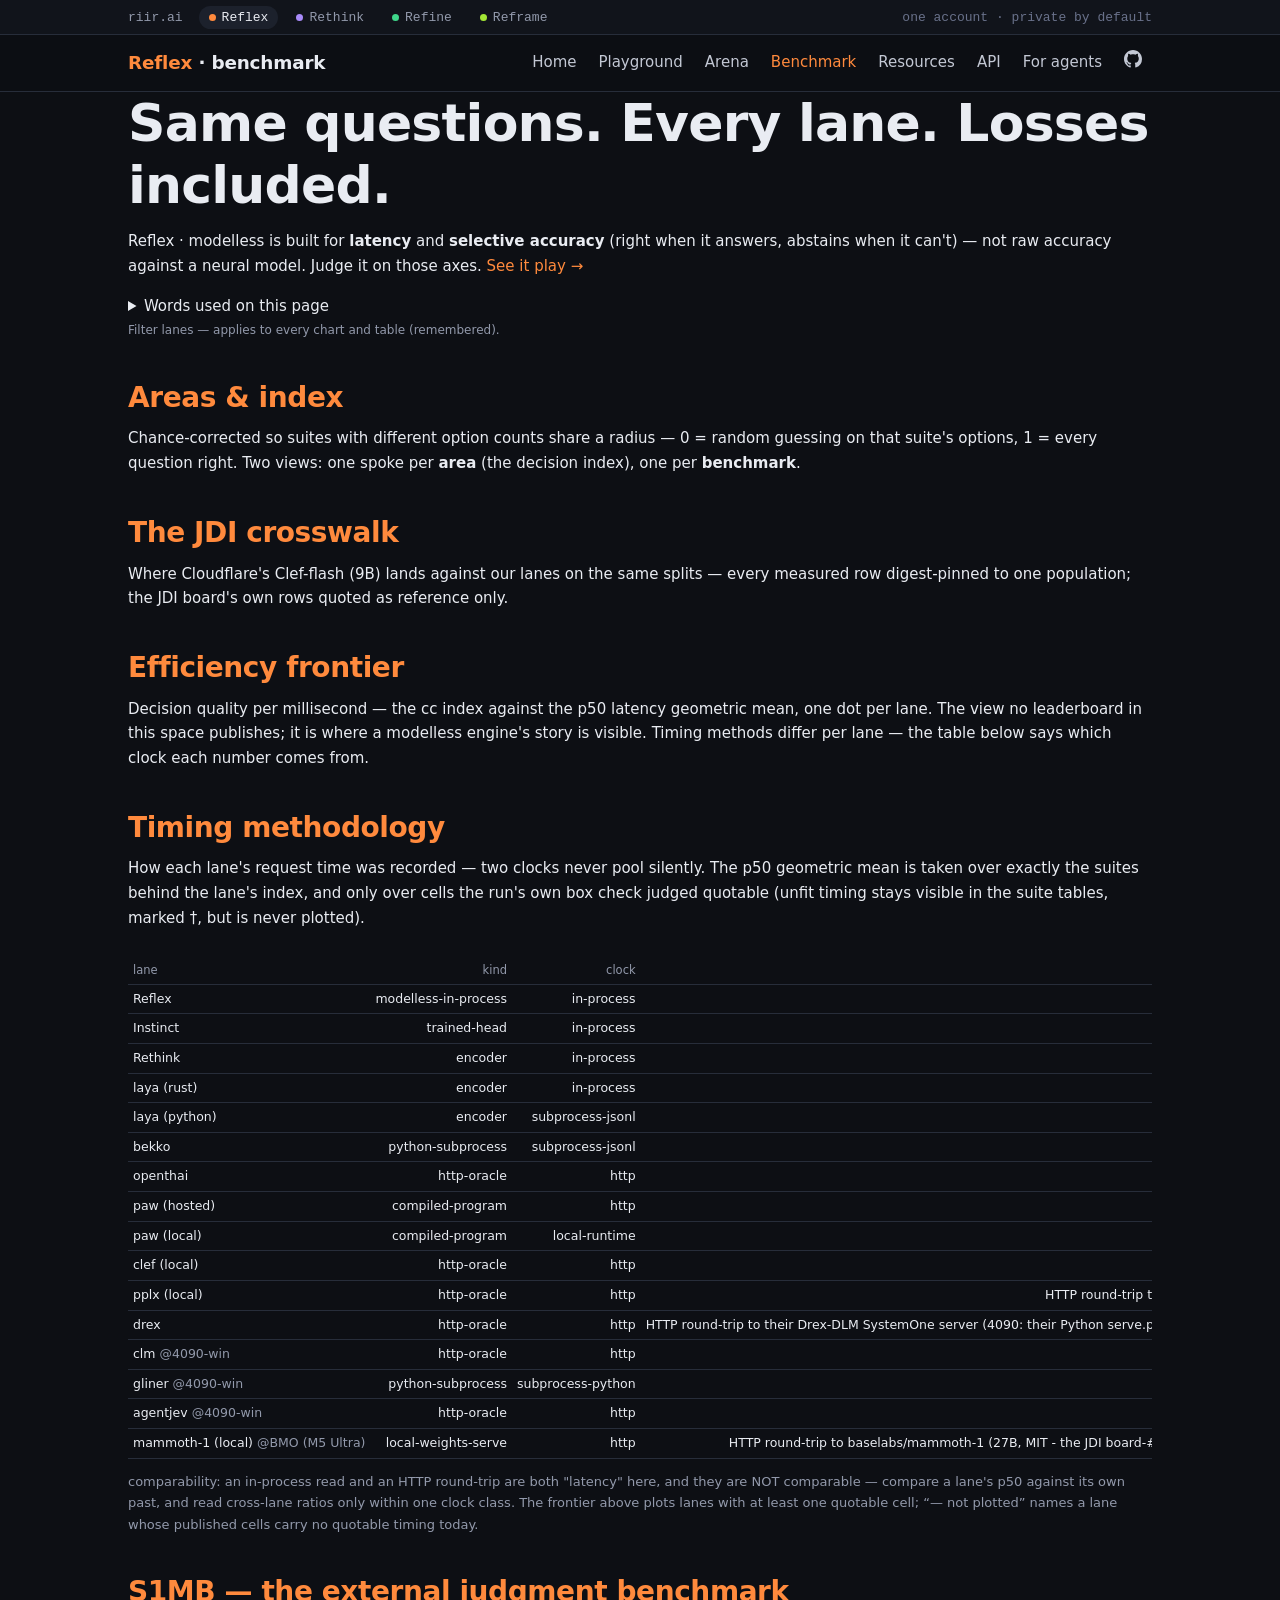
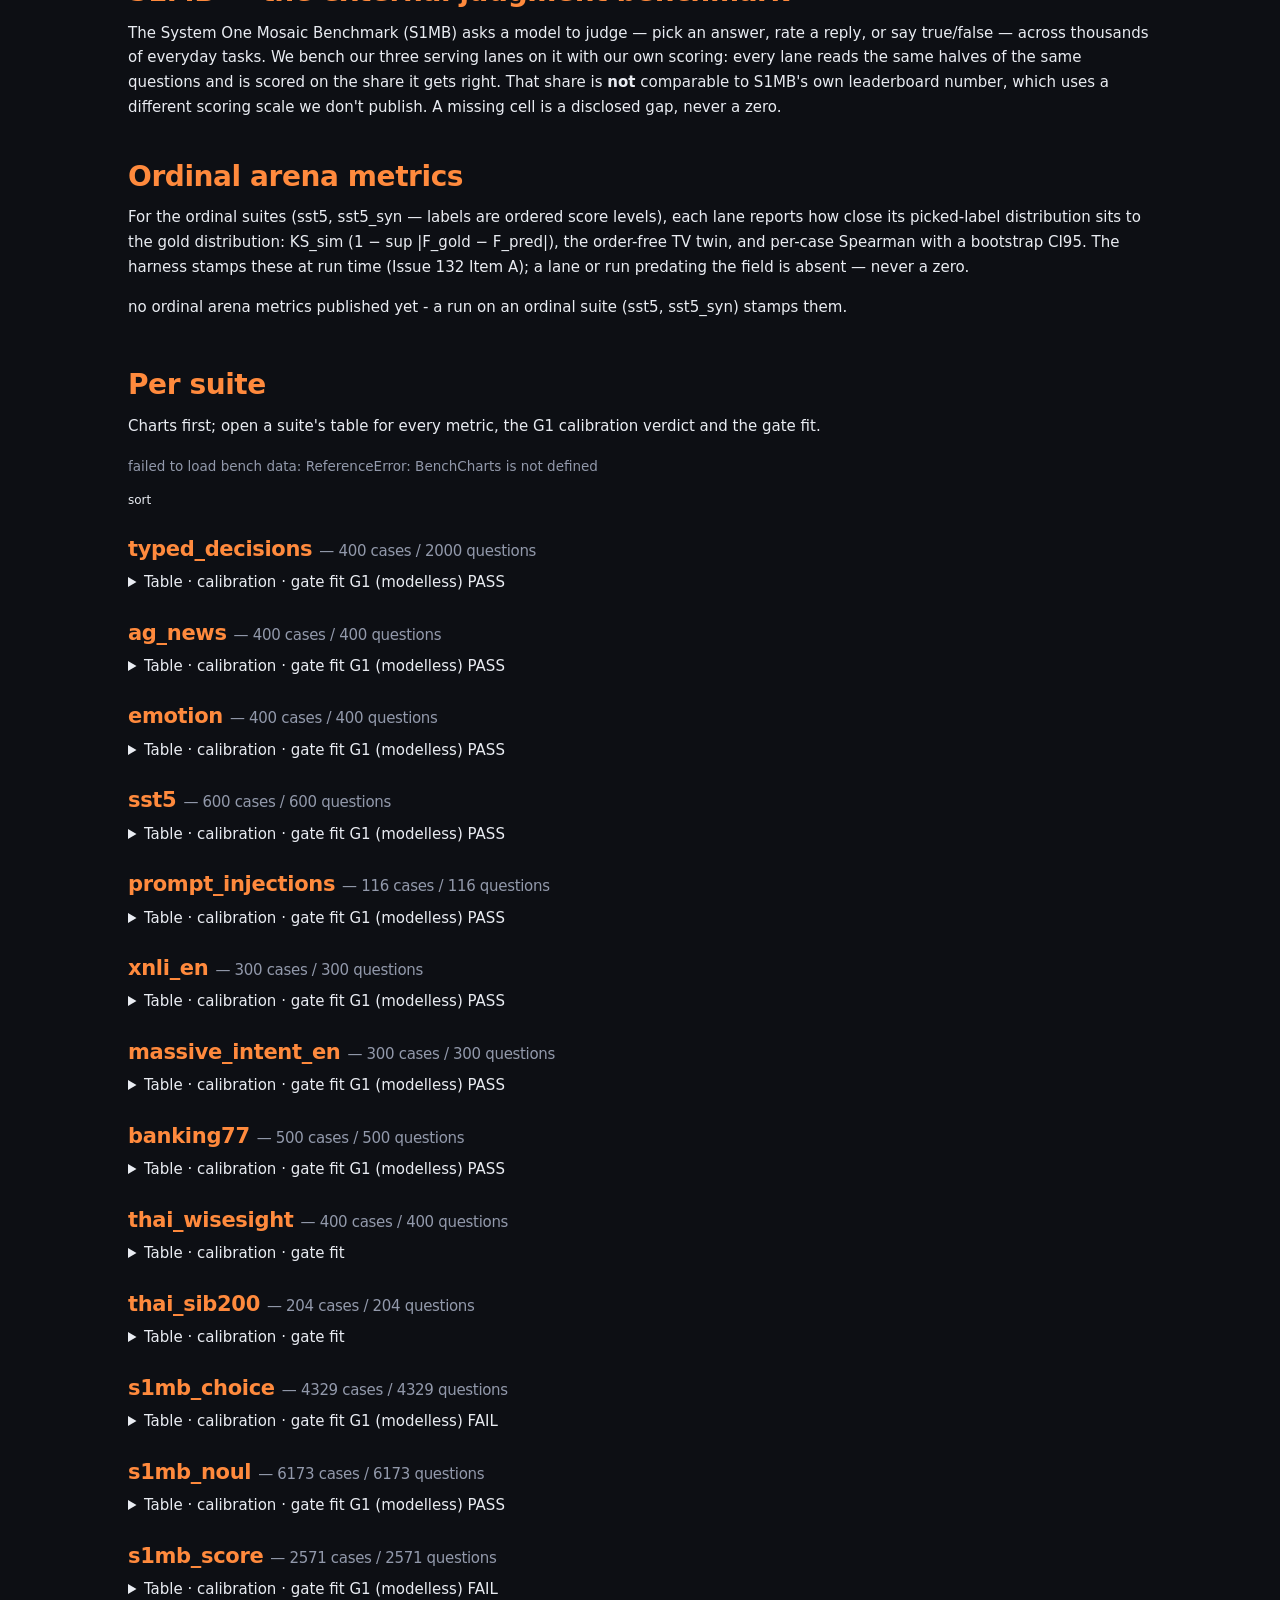
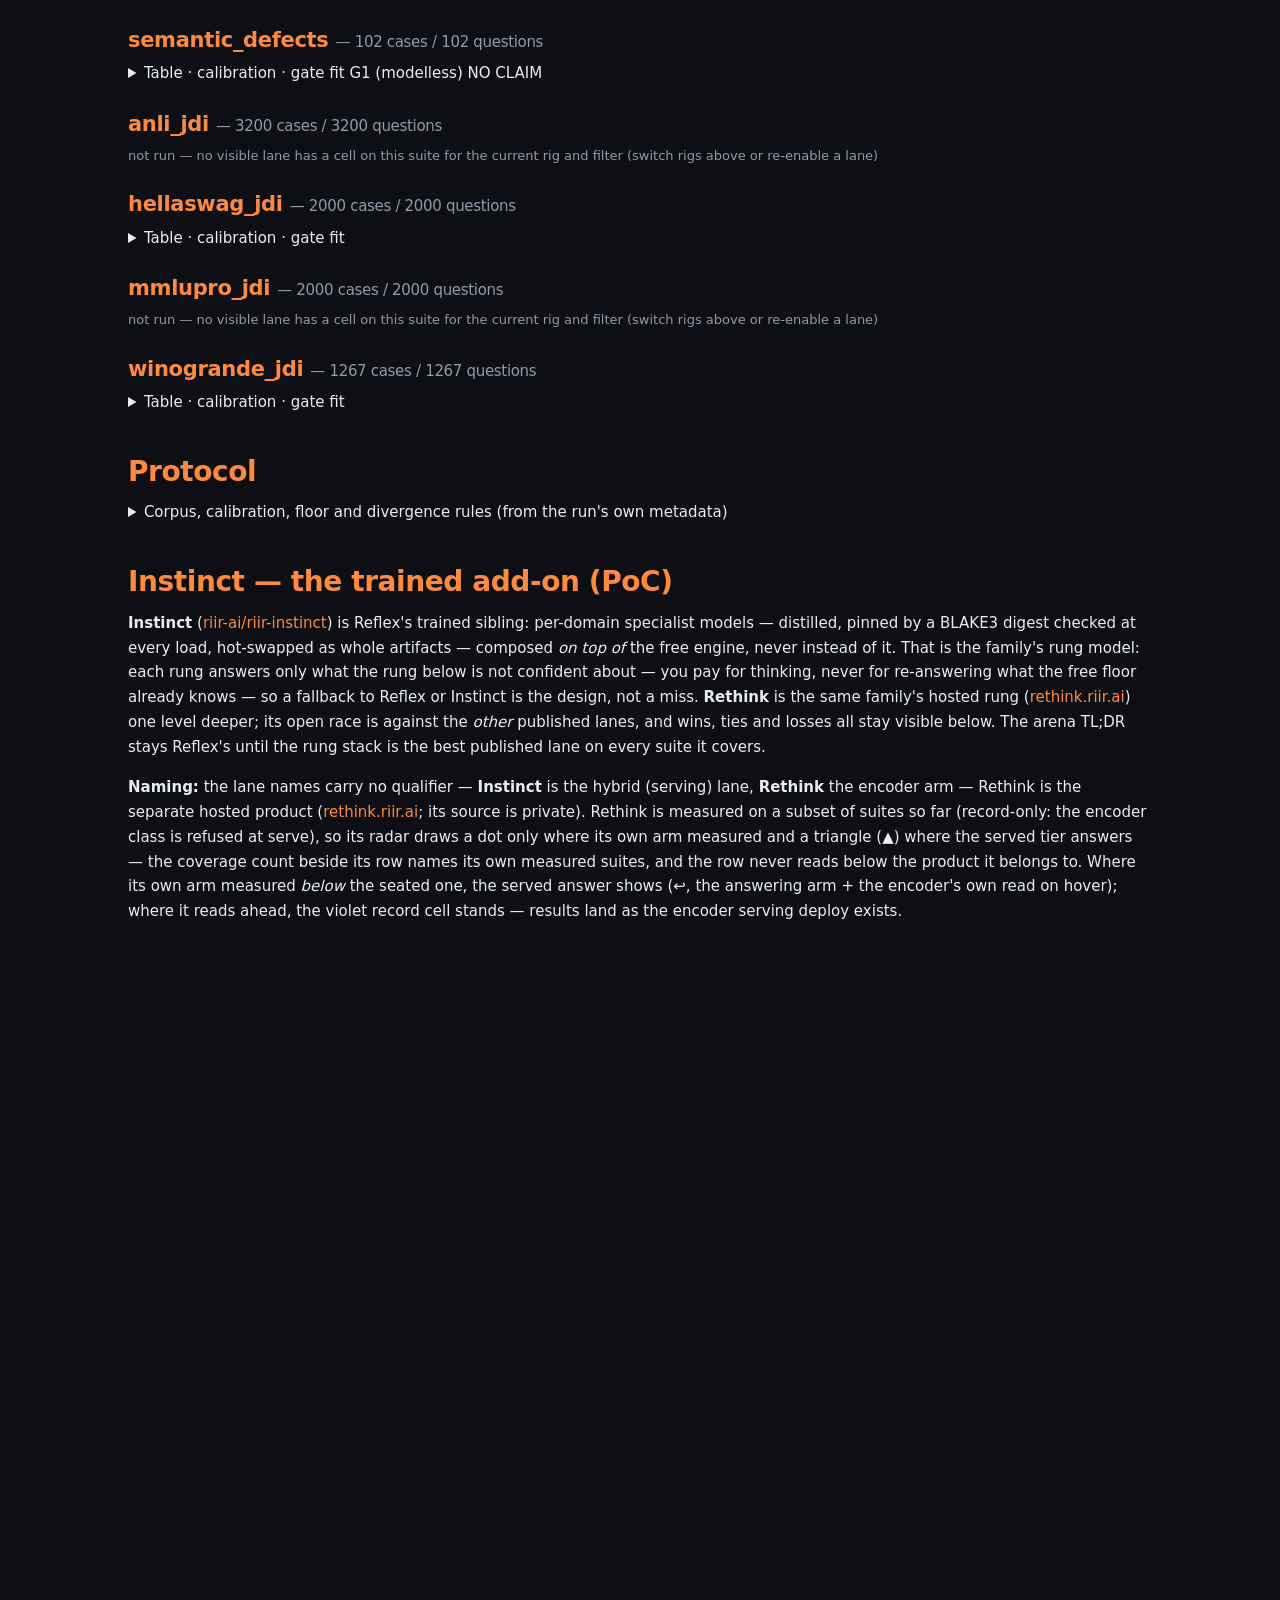
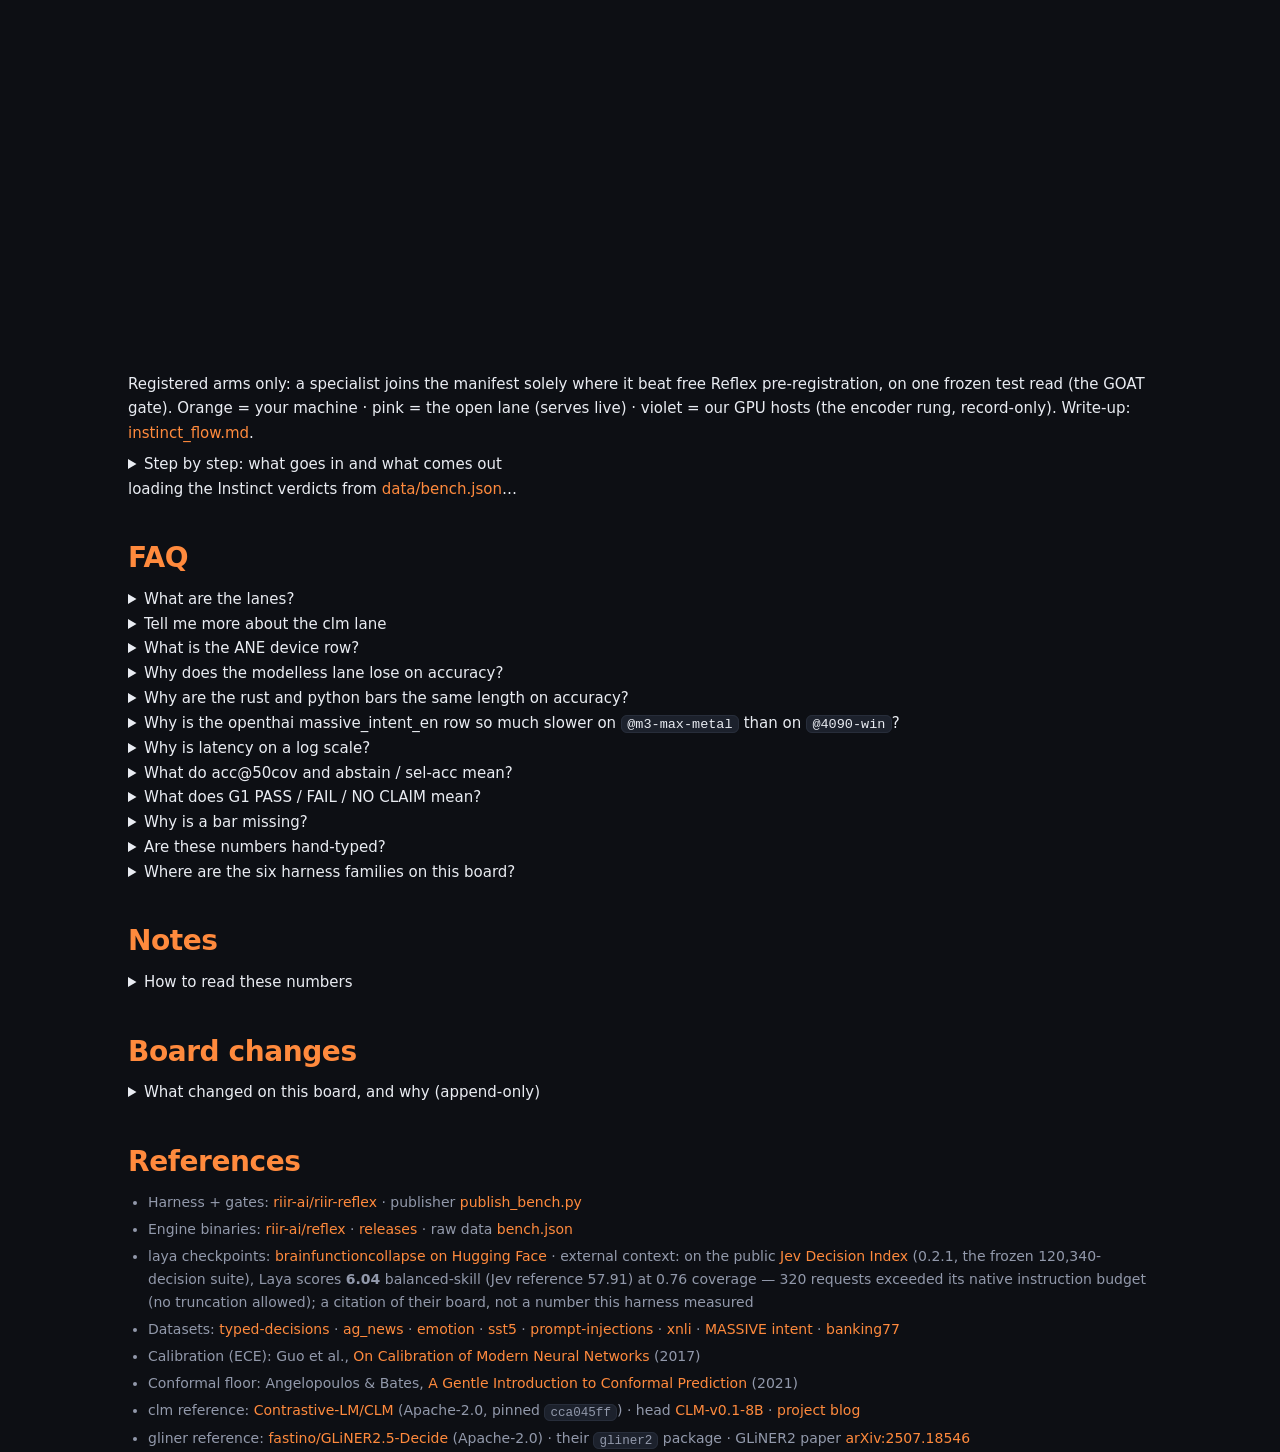
==== commit 093746bd: "feat(132-A3): the site-template's ordinal table — renderOrdinal(d) renders data.ordinal.lanes (per l" ====
--- a/bench/index.html
+++ b/bench/index.html
@@ -310,6 +310,9 @@
       That share is <strong>not</strong> comparable to S1MB's own leaderboard number, which uses a different
       scoring scale we don't publish. A missing cell is a disclosed gap, never a zero.</p>
     <div id="bench-s1mb" aria-live="polite"></div>
+    <h2 id="ordinal" style="margin-top:40px"><a class="hlink" href="#ordinal">Ordinal arena metrics</a></h2>
+    <p class="sub">For the ordinal suites (sst5, sst5_syn — labels are ordered score levels), each lane reports how close its picked-label distribution sits to the gold distribution: KS_sim (1 − sup |F_gold − F_pred|), the order-free TV twin, and per-case Spearman with a bootstrap CI95. The harness stamps these at run time (Issue 132 Item A); a lane or run predating the field is absent — never a zero.</p>
+    <div id="bench-ordinal" aria-live="polite"></div>
 
     <h2 id="per-suite"><a class="hlink" href="#per-suite">Per suite</a></h2>
     <p class="sub">Charts first; open a suite's table for every metric, the G1 calibration verdict and the gate fit.</p>
@@ -1064,6 +1067,43 @@
   if (window.BenchCharts && BenchCharts.s1mb) BenchCharts.s1mb(d, document.getElementById("bench-s1mb"));
 }
 
+// Issue 132 A3: the ordinal arena metrics table - per lane, the ordinal
+// suite rows (sst5/sst5_syn) with KS_sim / TV / Spearman (+CI95) from
+// data.ordinal.lanes (compute_ordinal at publish time). Absent block or an
+// older bench.json hides the section (the graceful-absent house pattern).
+function renderOrdinal(d) {
+  const hostEl = document.getElementById("bench-ordinal");
+  if (!hostEl) return;
+  const ord = d.ordinal;
+  if (!ord || !ord.lanes || !Object.keys(ord.lanes).length) {
+    hostEl.innerHTML = '<p class="sub" style="margin:0">no ordinal arena metrics published yet - a run on an ordinal suite (sst5, sst5_syn) stamps them.</p>';
+    return;
+  }
+  const fmt = (v, dp) => (v === null || v === undefined) ? "—" : Number(v).toFixed(dp || 4);
+  let html = "";
+  for (const key of Object.keys(ord.lanes).sort()) {
+    const lane = ord.lanes[key];
+    html += '<h3 style="margin:18px 0 6px">' + key + '</h3>';
+    html += '<table style="border-collapse:collapse;margin-bottom:8px"><tr>' +
+      ["suite", "KS_sim", "TV", "Spearman", "CI95", "n"].map((h) => '<th style="text-align:left;padding:2px 10px;border-bottom:1px solid var(--muted)">' + h + '</th>').join("") +
+      '</tr>';
+    for (const r of lane.suites || []) {
+      const ci = Array.isArray(r.spearman_ci95) && r.spearman_ci95.length === 2
+        ? "[" + fmt(r.spearman_ci95[0], 3) + ", " + fmt(r.spearman_ci95[1], 3) + "]" : "—";
+      html += '<tr><td style="padding:2px 10px">' + r.suite + '</td>' +
+        '<td style="padding:2px 10px">' + fmt(r.ks_sim) + '</td>' +
+        '<td style="padding:2px 10px">' + fmt(r.tv) + '</td>' +
+        '<td style="padding:2px 10px">' + fmt(r.spearman) + '</td>' +
+        '<td style="padding:2px 10px">' + ci + '</td>' +
+        '<td style="padding:2px 10px">' + (r.n_cases === null || r.n_cases === undefined ? "—" : r.n_cases) + '</td></tr>';
+    }
+    html += '<tr><td colspan="6" style="padding:2px 10px;font-size:12px;color:var(--muted)">mean KS_sim: ' + (lane.mean_ks_sim === null || lane.mean_ks_sim === undefined ? "—" : fmt(lane.mean_ks_sim, 6)) + ' over ' + lane.suites_covered + ' suite(s)</td></tr>';
+    html += '</table>';
+  }
+  html += '<p class="sub" style="margin-top:8px">Ordinal arena metrics - KS_sim (1 - sup |F_gold - F_pred| over the ordered levels), TV (order-free total variation), per-case Spearman with a bootstrap CI95. The harness stamps these on the ordinal-suite lanes at run time (Issue 132 Item A); a predating run serializes nothing.</p>';
+  hostEl.innerHTML = html;
+}
+
 // The board-changes list (plan 001 task 7): a curated append-only feed
 // (data/changes.json, {date, change, why} rows citing their records).
 // Absent file or a fetch failure hides nothing else — the section renders
@@ -1116,6 +1156,7 @@
   if (window.BenchCharts && BenchCharts.frontier) BenchCharts.frontier(d, document.getElementById("bench-frontier"));
   renderTiming(d);
   renderS1mb(d);
+  renderOrdinal(d);
   renderChanges();
   // The rig radio (after hero(): BenchRig.init runs inside hero() and the
   // radio's onchange re-renders the WHOLE page — charts, tables, provenance).
